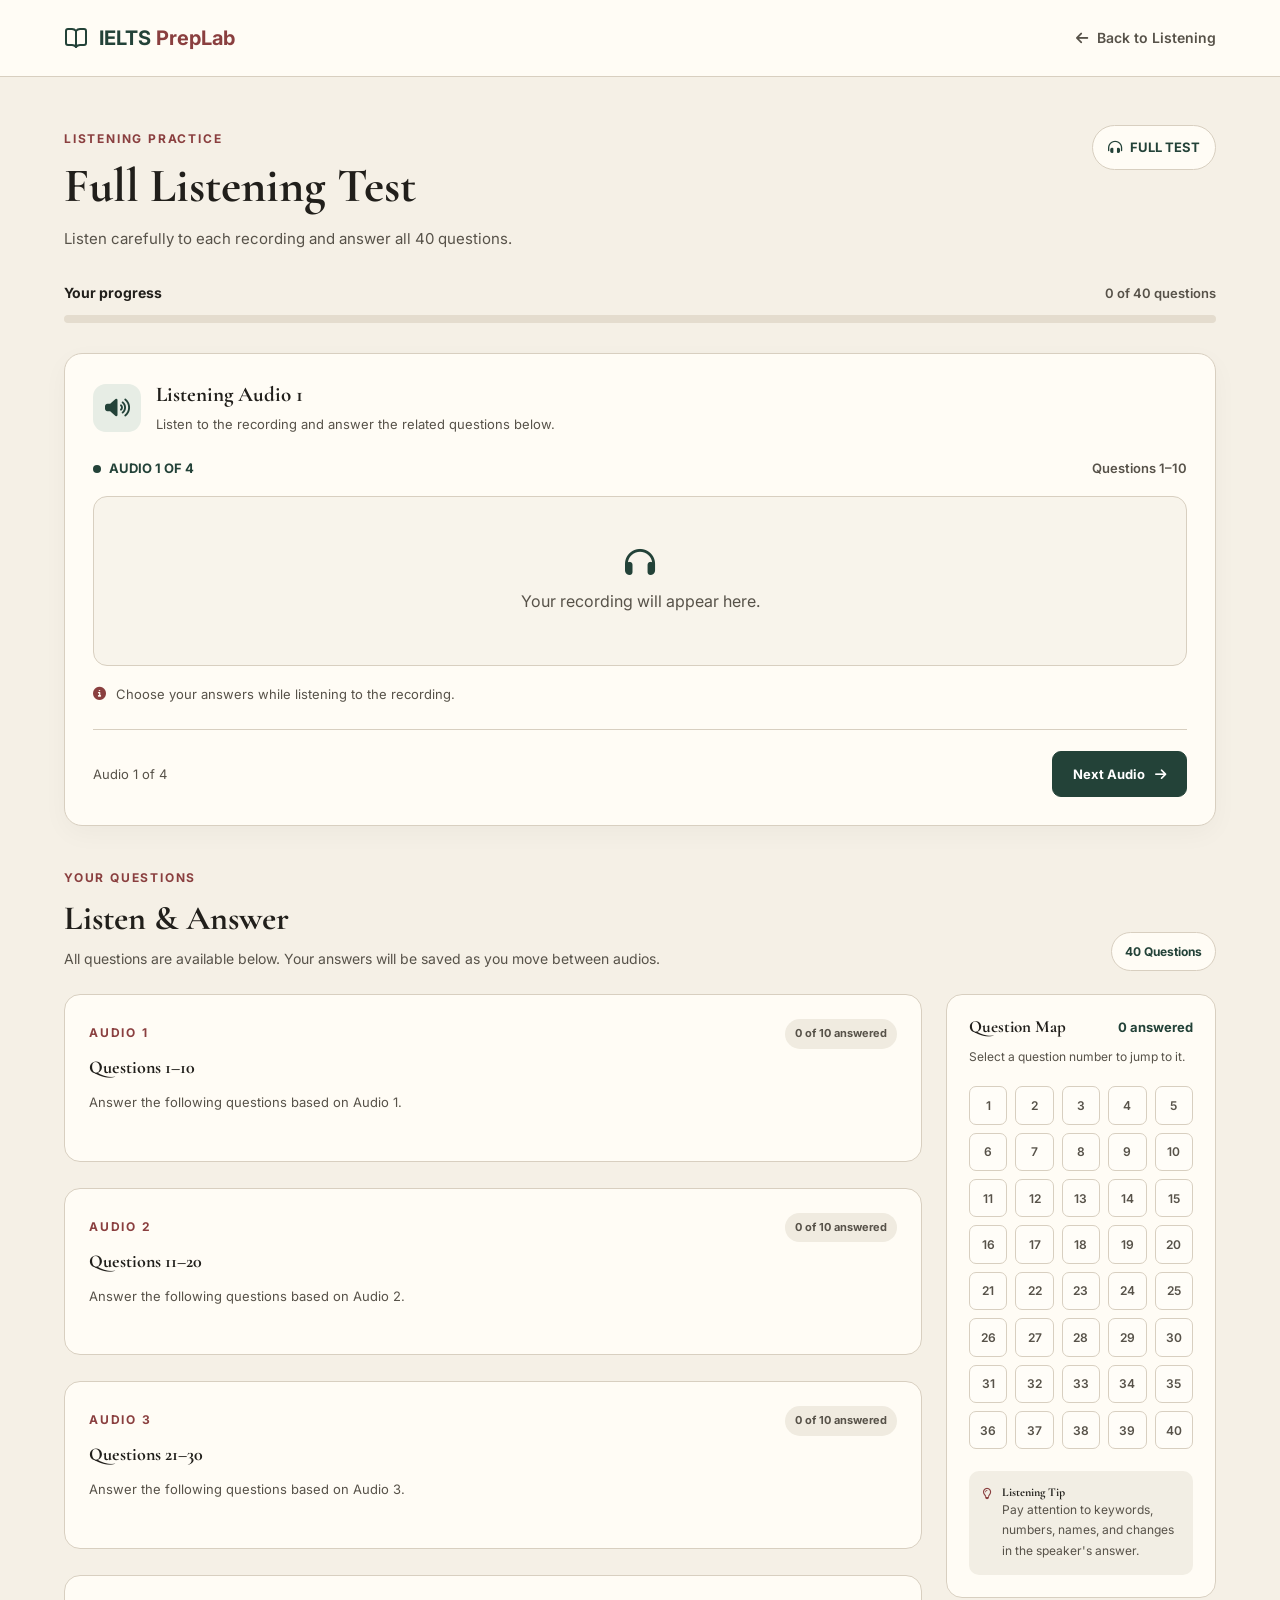
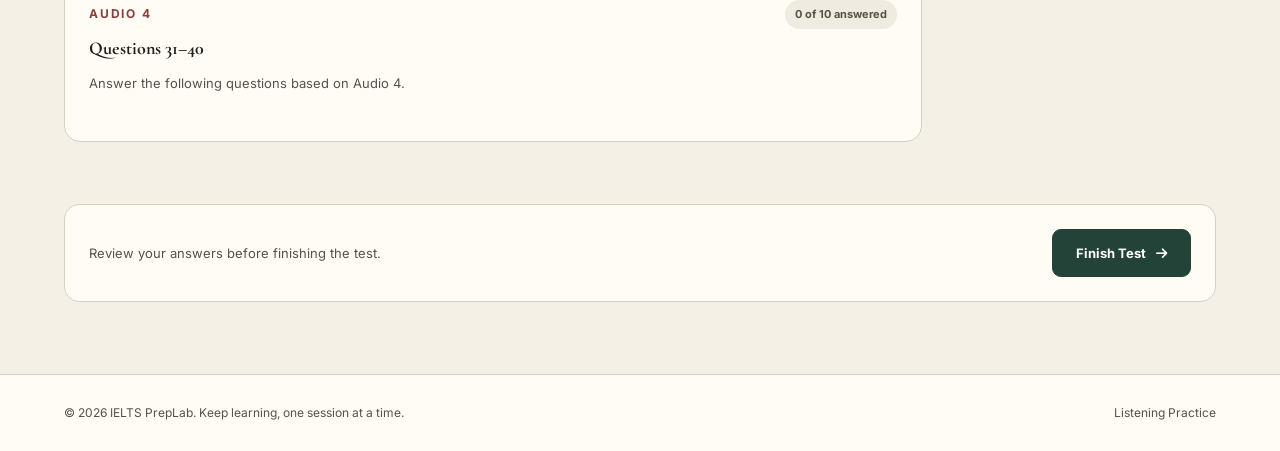
==== listening-session.html @ c19e6488 "Build Listening Session page layout and styling" ====
<!DOCTYPE html>

<html lang="en">

<head>
    <meta charset="UTF-8">
    <meta name="viewport" content="width=device-width, initial-scale=1.0">
    <meta name="description"
        content="Practise IELTS Listening with audio recordings, question sets, and detailed answer reviews.">
    <title>Listening Practice | IELTS PrepLab</title>

    <link rel="icon" href="images/icon/book-open.svg">
    <link rel="stylesheet" href="css/style.css">
    <link rel="stylesheet" href="css/listening-session.css">

    <link rel="preconnect" href="https://fonts.googleapis.com">
    <link rel="preconnect" href="https://fonts.gstatic.com" crossorigin>
    <link
        href="https://fonts.googleapis.com/css2?family=Cormorant+Garamond:wght@500;600;700&family=Inter:wght@400;500;600;700&display=swap"
        rel="stylesheet">

    <link rel="stylesheet" href="https://cdnjs.cloudflare.com/ajax/libs/font-awesome/6.7.2/css/all.min.css">

</head>

<body>

    <header class="session-header">
        <div class="container session-header-inner">
            <a href="index.html" class="session-logo">
                <img src="images/icon/book-open.svg" alt="">
                <span>IELTS <strong>PrepLab</strong></span>
            </a>

            <a href="listening.html" class="session-home">
                <i class="fa-solid fa-arrow-left"></i>
                <span>Back to Listening</span>
            </a>
        </div>
    </header>

    <main class="listening-session">
        <div class="container">

            <section class="practice-screen" id="practice-screen">

                <div class="session-heading">
                    <div class="session-heading-info">
                        <span class="section-label">LISTENING PRACTICE</span>
                        <h1 id="session-title">Full Listening Test</h1>
                        <p id="session-description">Listen carefully to each recording and answer all 40 questions.</p>
                    </div>

                    <div class="session-badge" id="session-badge">
                        <i class="fa-solid fa-headphones-simple"></i>
                        <span>FULL TEST</span>
                    </div>
                </div>

                <div class="test-overview" id="test-overview" hidden>

                    <div class="overview-item">
                        <span class="overview-label">CURRENT AUDIO</span>
                        <strong id="current-section">Audio 1 of 4</strong>
                    </div>

                    <div class="overview-item">
                        <span class="overview-label">TOTAL QUESTIONS</span>
                        <strong id="question-summary">1–40 of 40</strong>
                    </div>

                    <div class="overview-item timer-item" id="timer-item">
                        <span class="overview-label">TIME REMAINING</span>
                        <strong id="session-timer">60:00</strong>
                    </div>

                </div>

                <div class="session-progress">
                    <div class="progress-information">
                        <span id="progress-label">Your progress</span>
                        <span id="progress-count">0 of 40 questions</span>
                    </div>

                    <div class="progress-track">
                        <div class="progress-fill" id="progress-fill"></div>
                    </div>
                </div>

                <section class="audio-card">

                    <div class="audio-card-heading">
                        <div class="audio-heading-icon">
                            <i class="fa-solid fa-volume-high"></i>
                        </div>

                        <div>
                            <h2 id="audio-title">Listening Audio 1</h2>
                            <p id="audio-description">Listen to the recording and answer the related questions below.
                            </p>
                        </div>
                    </div>

                    <div class="audio-session-information">
                        <span class="audio-session-count" id="audio-session-count">AUDIO 1 OF 4</span>
                        <span id="audio-question-range">Questions 1–10</span>
                    </div>

                    <div class="audio-player-area">

                        <audio id="listening-audio" preload="metadata"></audio>

                        <div class="audio-placeholder" id="audio-placeholder">
                            <i class="fa-solid fa-headphones"></i>
                            <span>Your recording will appear here.</span>
                        </div>

                        <div class="audio-controls" id="audio-controls" hidden>

                            <button type="button" class="audio-play-button" id="audio-play" aria-label="Play audio">
                                <i class="fa-solid fa-play"></i>
                            </button>

                            <div class="audio-track-information">
                                <div class="audio-track">
                                    <div class="audio-track-fill" id="audio-track-fill"></div>
                                </div>

                                <div class="audio-time">
                                    <span id="audio-current-time">0:00</span>
                                    <span id="audio-duration">0:00</span>
                                </div>
                            </div>

                            <button type="button" class="audio-replay-button" id="audio-replay"
                                aria-label="Replay audio">
                                <i class="fa-solid fa-rotate-right"></i>
                            </button>

                        </div>

                    </div>

                    <div class="audio-note">
                        <i class="fa-solid fa-circle-info"></i>
                        <p id="audio-note-text">Choose your answers while listening to the recording.</p>
                    </div>

                    <div class="audio-navigation">
                        <span class="audio-navigation-status" id="audio-navigation-status">Audio 1 of 4</span>

                        <button type="button" class="next-audio-button" id="next-audio">
                            <span id="next-audio-text">Next Audio</span>
                            <i class="fa-solid fa-arrow-right"></i>
                        </button>
                    </div>

                </section>

                <section class="questions-section">

                    <div class="questions-heading">
                        <div>
                            <span class="section-label">YOUR QUESTIONS</span>
                            <h2>Listen & Answer</h2>
                            <p>All questions are available below. Your answers will be saved as you move between audios.
                            </p>
                        </div>

                        <span class="question-counter" id="question-counter">40 Questions</span>
                    </div>

                    <div class="question-layout">

                        <div class="question-main" id="question-main">

                            <section class="listening-question-group" data-audio-section="1">
                                <div class="question-group-heading">
                                    <div>
                                        <span class="section-label">AUDIO 1</span>
                                        <h3>Questions 1–10</h3>
                                    </div>
                                    <span class="question-group-status" id="section-status-1">0 of 10 answered</span>
                                </div>

                                <p class="question-group-instruction">Answer the following questions based on Audio 1.
                                </p>

                                <div class="question-list" id="question-list-1"></div>
                            </section>

                            <section class="listening-question-group" data-audio-section="2">
                                <div class="question-group-heading">
                                    <div>
                                        <span class="section-label">AUDIO 2</span>
                                        <h3>Questions 11–20</h3>
                                    </div>
                                    <span class="question-group-status" id="section-status-2">0 of 10 answered</span>
                                </div>

                                <p class="question-group-instruction">Answer the following questions based on Audio 2.
                                </p>

                                <div class="question-list" id="question-list-2"></div>
                            </section>

                            <section class="listening-question-group" data-audio-section="3">
                                <div class="question-group-heading">
                                    <div>
                                        <span class="section-label">AUDIO 3</span>
                                        <h3>Questions 21–30</h3>
                                    </div>
                                    <span class="question-group-status" id="section-status-3">0 of 10 answered</span>
                                </div>

                                <p class="question-group-instruction">Answer the following questions based on Audio 3.
                                </p>

                                <div class="question-list" id="question-list-3"></div>
                            </section>

                            <section class="listening-question-group" data-audio-section="4">
                                <div class="question-group-heading">
                                    <div>
                                        <span class="section-label">AUDIO 4</span>
                                        <h3>Questions 31–40</h3>
                                    </div>
                                    <span class="question-group-status" id="section-status-4">0 of 10 answered</span>
                                </div>

                                <p class="question-group-instruction">Answer the following questions based on Audio 4.
                                </p>

                                <div class="question-list" id="question-list-4"></div>
                            </section>

                        </div>

                        <aside class="question-sidebar">

                            <div class="question-sidebar-heading">
                                <h3>Question Map</h3>
                                <span id="answered-count">0 answered</span>
                            </div>

                            <p class="question-sidebar-description">Select a question number to jump to it.</p>

                            <div class="question-map" id="question-map">

                                <button type="button" class="question-map-item" data-question="0">1</button>
                                <button type="button" class="question-map-item" data-question="1">2</button>
                                <button type="button" class="question-map-item" data-question="2">3</button>
                                <button type="button" class="question-map-item" data-question="3">4</button>
                                <button type="button" class="question-map-item" data-question="4">5</button>
                                <button type="button" class="question-map-item" data-question="5">6</button>
                                <button type="button" class="question-map-item" data-question="6">7</button>
                                <button type="button" class="question-map-item" data-question="7">8</button>
                                <button type="button" class="question-map-item" data-question="8">9</button>
                                <button type="button" class="question-map-item" data-question="9">10</button>

                                <button type="button" class="question-map-item" data-question="10">11</button>
                                <button type="button" class="question-map-item" data-question="11">12</button>
                                <button type="button" class="question-map-item" data-question="12">13</button>
                                <button type="button" class="question-map-item" data-question="13">14</button>
                                <button type="button" class="question-map-item" data-question="14">15</button>
                                <button type="button" class="question-map-item" data-question="15">16</button>
                                <button type="button" class="question-map-item" data-question="16">17</button>
                                <button type="button" class="question-map-item" data-question="17">18</button>
                                <button type="button" class="question-map-item" data-question="18">19</button>
                                <button type="button" class="question-map-item" data-question="19">20</button>

                                <button type="button" class="question-map-item" data-question="20">21</button>
                                <button type="button" class="question-map-item" data-question="21">22</button>
                                <button type="button" class="question-map-item" data-question="22">23</button>
                                <button type="button" class="question-map-item" data-question="23">24</button>
                                <button type="button" class="question-map-item" data-question="24">25</button>
                                <button type="button" class="question-map-item" data-question="25">26</button>
                                <button type="button" class="question-map-item" data-question="26">27</button>
                                <button type="button" class="question-map-item" data-question="27">28</button>
                                <button type="button" class="question-map-item" data-question="28">29</button>
                                <button type="button" class="question-map-item" data-question="29">30</button>

                                <button type="button" class="question-map-item" data-question="30">31</button>
                                <button type="button" class="question-map-item" data-question="31">32</button>
                                <button type="button" class="question-map-item" data-question="32">33</button>
                                <button type="button" class="question-map-item" data-question="33">34</button>
                                <button type="button" class="question-map-item" data-question="34">35</button>
                                <button type="button" class="question-map-item" data-question="35">36</button>
                                <button type="button" class="question-map-item" data-question="36">37</button>
                                <button type="button" class="question-map-item" data-question="37">38</button>
                                <button type="button" class="question-map-item" data-question="38">39</button>
                                <button type="button" class="question-map-item" data-question="39">40</button>

                            </div>

                            <div class="sidebar-tip">
                                <i class="fa-regular fa-lightbulb"></i>
                                <div>
                                    <h4>Listening Tip</h4>
                                    <p>Pay attention to keywords, numbers, names, and changes in the speaker's answer.
                                    </p>
                                </div>
                            </div>

                        </aside>

                    </div>

                </section>

                <div class="session-bottom">

                    <div class="session-bottom-note">
                        <span>Review your answers before finishing the test.</span>
                    </div>

                    <button type="button" class="finish-session-button" id="finish-session">
                        Finish Test
                        <i class="fa-solid fa-arrow-right"></i>
                    </button>

                </div>

            </section>

            <section class="results-screen" id="results-screen" hidden>

                <div class="results-heading">
                    <div class="results-success-icon">
                        <i class="fa-solid fa-check"></i>
                    </div>

                    <span class="section-label">SESSION COMPLETED</span>
                    <h1 id="results-title">Well Done!</h1>
                    <p id="results-description">You have completed your listening practice. Review your answers below.
                    </p>
                </div>

                <div class="results-score-card">

                    <div class="results-score-main">
                        <span class="results-score-label">YOUR FINAL SCORE</span>

                        <div class="results-score-value">
                            <strong id="final-score">0</strong>
                            <span id="total-score">/ 40</span>
                        </div>

                        <p id="score-message">Every practice session is a chance to improve.</p>
                    </div>

                    <div class="results-score-divider"></div>

                    <div class="results-statistics">

                        <div class="result-stat">
                            <span class="result-stat-icon correct-icon">
                                <i class="fa-solid fa-check"></i>
                            </span>
                            <div>
                                <strong id="correct-count">0</strong>
                                <span>Correct answers</span>
                            </div>
                        </div>

                        <div class="result-stat">
                            <span class="result-stat-icon incorrect-icon">
                                <i class="fa-solid fa-xmark"></i>
                            </span>
                            <div>
                                <strong id="incorrect-count">0</strong>
                                <span>Incorrect answers</span>
                            </div>
                        </div>

                        <div class="result-stat">
                            <span class="result-stat-icon accuracy-icon">
                                <i class="fa-solid fa-bullseye"></i>
                            </span>
                            <div>
                                <strong id="accuracy-score">0%</strong>
                                <span>Accuracy</span>
                            </div>
                        </div>

                    </div>

                </div>

        </div>
    </main>

    <footer class="session-footer">
        <div class="container session-footer-inner">
            <p>© 2026 IELTS PrepLab. Keep learning, one session at a time.</p>
            <a href="listening.html">Listening Practice</a>
        </div>
    </footer>

    <script src="js/listening-data.js"></script>
    <script src="js/listening-session.js"></script>

</body>

</html>
---- css/style.css ----
:root {
    --background: #F5F0E6;
    --background-secondary: #efe9dcb9;
    --surface: #FFFCF5;
    --primary: #234238;
    --primary-dark: #172E27;
    --accent: #8A3F3F;
    --heading: #211F1B;
    --text: #575249;
    --text-light: #8A8378;
    --border: #D8CFC0;
    --radius: 16px;
    --transition: 0.3s ease;
}

* {
    margin: 0;
    padding: 0;
    box-sizing: border-box;
}

html {
    scroll-behavior: smooth;
}

body {
    font-family: "Inter", sans-serif;
    background: var(--background);
    color: var(--text);
    line-height: 1.6;
}

h1,
h2,
h3,
h4,
h5,
h6 {
    font-family: "Cormorant Garamond", serif;
    color: var(--heading);
    line-height: 1.2;
}

a {
    text-decoration: none;
    color: inherit;
}

button,
input,
textarea,
select {
    font: inherit;
}

img {
    max-width: 100%;
    display: block;
}

.container {
    width: 90%;
    max-width: 1120px;
    margin: 0 auto;
}

.site-header {
    position: sticky;
    top: 0;
    z-index: 1000;
}

.site-nav {
    background: var(--surface);
    border-bottom: 1px solid var(--border);
}

.nav-container {
    min-height: 72px;
    display: flex;
    align-items: center;
    justify-content: space-between;
    gap: 22px;
}

.logo {
    display: inline-flex;
    align-items: center;
    gap: 9px;
    flex-shrink: 0;
}

.logo img {
    width: 25px;
}

.logo-text {
    display: flex;
    align-items: baseline;
    font-family: "Cormorant Garamond", serif;
    font-size: 1.55rem;
    font-weight: 700;
    line-height: 1;
}

.logo-ielts {
    color: var(--primary);
}

.logo-preplab {
    color: var(--accent);
}

.nav-links {
    display: flex;
    align-items: center;
    gap: 20px;
    list-style: none;
}

.nav-links a {
    position: relative;
    font-size: 0.9rem;
    color: var(--text);
    font-weight: 600;
    letter-spacing: 0.7px;
    transition: var(--transition);
}

.nav-links a::after {
    content: "";
    position: absolute;
    left: 0;
    bottom: -7px;
    width: 0;
    height: 2px;
    background: var(--accent);
    transition: var(--transition);
}
.sidebar-nav a.active:not(.sidebar-button) {
    color: black;
    font-weight: 700;
    border-left: 3px solid var(--accent);
    padding-left: 12px;
}

.nav-links a.active {
    color: var(--heading);
}

.nav-links a.active::after {
    width: 100%;
}

.nav-cta,
.sidebar-cta {
    display: inline-flex;
    align-items: center;
    justify-content: center;
    gap: 8px;
    background: var(--primary);
    color: var(--surface);
    padding: 10px 17px;
    border-radius: 8px;
    font-size: 0.87rem;
    font-weight: 600;
}

.nav-cta i,
.sidebar-cta i {
    font-size: 0.77rem;
    transition: var(--transition);
}

.menu-controls {
    display: none;
    align-items: center;
    justify-content: center;
}

.menu-toggle,
.menu-close {
    border: 0;
    background: transparent;
    font-size: 1.35rem;
    color: var(--heading);
    cursor: pointer;
}

.menu-toggle {
    display: block;
}

.menu-close {
    display: none;
}

.menu-toggle.hide {
    display: none;
}

.menu-close.active {
    display: block;
}

.nav-sidebar {
    position: fixed;
    top: 72px;
    right: -100%;
    width: min(320px, 88%);
    height: calc(100vh - 72px);
    background: var(--surface);
    border-left: 1px solid var(--border);
    padding: 26px;
    z-index: 1100;
    display: flex;
    flex-direction: column;
    transition: right var(--transition);
    box-shadow: -12px 10px 30px rgba(33, 31, 27, 0.1);
}

.nav-sidebar.active {
    right: 0;
}

.sidebar-header {
    padding-bottom: 22px;
    border-bottom: 1px solid var(--border);
}

.sidebar-title-wrap {
    display: flex;
    align-items: center;
    gap: 10px;
}

.sidebar-index {
    font-family: "Cormorant Garamond", serif;
    font-size: 0.82rem;
    font-weight: 700;
    color: var(--accent);
    letter-spacing: 1px;
}

.sidebar-title {
    position: relative;
    font-family: "Cormorant Garamond", serif;
    font-size: 1.1rem;
    font-weight: 700;
    color: var(--heading);
    letter-spacing: 1.3px;
    text-transform: uppercase;
}

.sidebar-title::after {
    content: "";
    position: absolute;
    left: 0;
    bottom: -6px;
    width: 30px;
    height: 2px;
    background: var(--accent);
}

.sidebar-nav {
    display: flex;
    flex-direction: column;
    margin-top: 20px;
}

.sidebar-nav a {
    padding: 14px 4px;
    border-bottom: 1px solid var(--border);
    color: var(--text);
    font-family: "Cormorant Garamond", serif;
    font-size: 1.2rem;
    font-weight: 600;
    transition: var(--transition);
}

.sidebar-nav a.active {
    color: var(--accent);
}

.sidebar-cta {
    margin-top: auto;
    width: 100%;
}

@media (hover: hover) and (pointer: fine) {
    .nav-links a:hover {
        color: var(--heading);
    }

    .nav-links a:hover::after {
        width: 100%;
    }

    .nav-cta:hover,
    .sidebar-cta:hover {
        background: var(--primary-dark);
    }

    .nav-cta:hover i,
    .sidebar-cta:hover i {
        transform: translateX(3px);
    }

    .sidebar-nav a:hover {
        color: var(--accent);
        padding-left: 8px;
    }

    .menu-toggle:hover,
    .menu-close:hover {
        color: var(--accent);
    }
}

@media (max-width: 1024px) {
    .nav-links,
    .nav-cta {
        display: none;
    }

    .menu-controls {
        display: flex;
    }
}

@media (max-width: 480px) {
    .nav-container {
        min-height: 70px;
    }

    .logo-text {
        font-size: 1.45rem;
    }

    .logo > i {
        font-size: 1.35rem;
    }

    .nav-sidebar {
        width: 100%;
        top: 70px;
        height: calc(100vh - 70px);
        padding: 24px 20px;
    }

    .sidebar-cta {
        margin-top: 50px;
    }
}

.hero {
    position: relative;
    overflow: hidden;
    padding: 56px 0 90px;
    background:
        linear-gradient(rgba(35, 66, 56, 0.025) 1px, transparent 1px),
        linear-gradient(90deg, rgba(35, 66, 56, 0.018) 1px, transparent 1px),
        var(--background);
    background-size: 38px 38px;
}

.hero-container {
    position: relative;
    z-index: 1;
}

.hero-layout {
    display: grid;
    grid-template-columns: 1.05fr 0.95fr;
    align-items: center;
    gap: 68px;
}

.hero-content {
    max-width: 600px;
}

.hero-label {
    display: inline-flex;
    align-items: center;
    gap: 8px;
    margin-bottom: 20px;
    padding-bottom: 7px;
    border-bottom: 1px solid var(--accent);
    color: var(--accent);
    font-size: 0.7rem;
    font-weight: 700;
    letter-spacing: 1.5px;
    text-transform: uppercase;
}

.hero-label img {
    width: 21px;
}

.hero-title {
    max-width: 630px;
    margin-bottom: 22px;
    font-family: "Cormorant Garamond", serif;
    font-size: clamp(3.35rem, 5vw, 4.7rem);
    font-weight: 600;
    line-height: 1;
    letter-spacing: -1.15px;
    color: var(--heading);
}

.hero-description {
    max-width: 545px;
    margin-bottom: 27px;
    color: var(--text);
    font-size: 0.96rem;
    line-height: 1.95;
}

.hero-actions {
    display: flex;
    align-items: center;
    gap: 12px;
    margin-bottom: 34px;
}

.hero-primary-btn,
.hero-secondary-btn {
    min-height: 46px;
    padding: 0 19px;
    display: inline-flex;
    align-items: center;
    justify-content: center;
    gap: 8px;
    border-radius: 7px;
    font-size: 0.87rem;
    font-weight: 600;
    transition: var(--transition);
}

.hero-primary-btn {
    background: var(--primary);
    border: 1px solid var(--primary);
    color: var(--surface);
}

.hero-primary-btn i {
    font-size: 0.76rem;
    transition: var(--transition);
}

.hero-secondary-btn {
    background: rgba(255, 252, 245, 0.65);
    border: 1px solid var(--border);
    color: var(--heading);
}

.hero-meta {
    display: grid;
    grid-template-columns: repeat(3, 1fr);
    border-top: 1px solid var(--border);
}

.meta-item {
    position: relative;
    padding-top: 15px;
}

.meta-item:not(:last-child)::after {
    content: "";
    position: absolute;
    top: 17px;
    right: 14px;
    width: 1px;
    height: 30px;
    background: var(--border);
}

.meta-value {
    display: block;
    margin-bottom: 2px;
    font-family: "Cormorant Garamond", serif;
    color: var(--heading);
    font-size: 1.08rem;
    font-weight: 700;
}

.meta-label {
    display: block;
    color: var(--text);
    font-size: 0.64rem;
    font-weight: 600;
    letter-spacing: 0.65px;
    text-transform: uppercase;
}

.hero-visual {
    position: relative;
    display: flex;
    align-items: center;
    justify-content: center;
    min-width: 0;
    padding: 22px;
}

.practice-sheet-wrapper {
    position: relative;
    width: min(100%, 460px);
    transform: rotate(0.6deg);
}

.practice-sheet-wrapper::before {
    content: "";
    position: absolute;
    inset: 13px -13px -13px 13px;
    background: #EDE4D5;
    border: 1px solid #D7CCBB;
    transform: rotate(-1.5deg);
    z-index: -2;
}

.practice-sheet-wrapper::after {
    content: "";
    position: absolute;
    inset: 6px -6px -6px 6px;
    background: #F8F2E7;
    border: 1px solid rgba(216, 207, 192, 0.9);
    transform: rotate(-0.5deg);
    z-index: -1;
}

.practice-sheet {
    position: relative;
    padding: 30px 30px 27px;
    background:
        linear-gradient(
            to bottom,
            transparent 27px,
            rgba(87, 82, 73, 0.035) 28px
        ),
        var(--surface);
    background-size: 100% 28px;
    border: 1px solid #D3C8B8;
    box-shadow:
        0 26px 55px rgba(33, 31, 27, 0.12),
        0 5px 15px rgba(33, 31, 27, 0.05);
}

.practice-sheet::before {
    content: "";
    position: absolute;
    inset: 9px;
    border: 1px solid rgba(138, 63, 63, 0.045);
    pointer-events: none;
}

.sheet-top {
    display: flex;
    align-items: center;
    justify-content: space-between;
    gap: 18px;
    padding-bottom: 14px;
    border-bottom: 1px solid var(--border);
}

.sheet-brand {
    color: var(--primary);
    font-size: 0.65rem;
    font-weight: 700;
    letter-spacing: 1.4px;
    text-transform: uppercase;
}

.sheet-session {
    color: var(--text);
    font-size: 0.62rem;
    font-weight: 600;
    letter-spacing: 0.95px;
    text-transform: uppercase;
}

.sheet-heading {
    display: flex;
    align-items: center;
    gap: 16px;
    padding: 22px 0 19px;
}

.sheet-number {
    font-family: "Cormorant Garamond", serif;
    color: var(--accent);
    font-size: 3.2rem;
    font-weight: 700;
    line-height: 1;
}

.sheet-heading-text {
    padding-left: 16px;
    border-left: 1px solid var(--border);
}

.sheet-small-title {
    display: block;
    margin-bottom: 3px;
    color: var(--text);
    font-size: 0.61rem;
    font-weight: 700;
    letter-spacing: 1.2px;
    text-transform: uppercase;
}

.sheet-heading h2 {
    margin: 0;
    font-family: "Cormorant Garamond", serif;
    color: var(--heading);
    font-size: 1.62rem;
    font-weight: 700;
}

.sheet-topic {
    padding: 20px 0 21px;
    border-top: 1px solid var(--border);
    border-bottom: 1px solid var(--border);
}

.topic-label {
    display: inline-block;
    margin-bottom: 8px;
    color: var(--accent);
    font-size: 0.6rem;
    font-weight: 700;
    letter-spacing: 1.35px;
    text-transform: uppercase;
}

.sheet-topic h3 {
    max-width: 380px;
    margin: 0;
    font-family: "Cormorant Garamond", serif;
    color: var(--heading);
    font-size: 1.67rem;
    font-weight: 650;
    line-height: 1.27;
}

.sheet-points {
    list-style: none;
    padding: 18px 0;
    margin: 0;
}

.sheet-points li {
    position: relative;
    padding: 6px 0 6px 20px;
    color: var(--text);
    font-size: 0.87rem;
    line-height: 1.45;
}

.sheet-points li::before {
    content: "";
    position: absolute;
    left: 1px;
    top: 12px;
    width: 6px;
    height: 6px;
    background: transparent;
    border: 1px solid var(--accent);
    transform: rotate(45deg);
}

.sheet-footer {
    display: flex;
    align-items: center;
    justify-content: space-between;
    gap: 17px;
    padding-top: 14px;
    border-top: 1px solid var(--border);
    color: var(--text);
    font-size: 0.59rem;
    font-weight: 700;
    letter-spacing: 1.2px;
    text-transform: uppercase;
}

.sheet-footer span:first-child {
    color: var(--primary);
}

.practice-bookmark {
    position: absolute;
    top: -16px;
    right: 23px;
    z-index: 2;
    display: flex;
    align-items: center;
    gap: 5px;
    padding: 7px 11px;
    background: var(--accent);
    border-radius: 3px 3px 0 0;
    color: var(--surface);
    box-shadow: 0 6px 14px rgba(33, 31, 27, 0.1);
}

.practice-bookmark span {
    font-size: 0.59rem;
    font-weight: 700;
    letter-spacing: 1.1px;
    text-transform: uppercase;
}

.practice-bookmark span:first-child::after {
    content: " ·";
}

@media (hover: hover) and (pointer: fine) {
    .hero-primary-btn:hover {
        background: var(--primary-dark);
        border-color: var(--primary-dark);
    }

    .hero-primary-btn:hover i {
        transform: translateX(3px);
    }

    .hero-secondary-btn:hover {
        color: var(--accent);
        border-color: var(--accent);
        background: var(--surface);
    }
}

@media (max-width: 1024px) {
    .hero {
        padding: 72px 0 84px;
    }

    .hero-layout {
        grid-template-columns: 1fr;
        gap: 82px;
    }

    .hero-content {
        max-width: 700px;
    }

    .hero-label {
        margin-bottom: 26px;
    }

    .hero-title {
        margin-bottom: 28px;
        line-height: 1.1;
    }

    .hero-description {
        max-width: 630px;
        margin-bottom: 34px;
    }

    .hero-actions {
        margin-bottom: 45px;
    }

    .hero-visual {
        justify-content: flex-start;
        padding-left: 16px;
    }

    .practice-sheet-wrapper {
        width: min(100%, 520px);
    }
}

@media (max-width: 768px) {
    .hero {
        padding: 56px 0 72px;
    }

    .hero-layout {
        gap: 55px;
    }

    .hero-title {
        font-size: clamp(3rem, 10.5vw, 4.35rem);
    }

    .hero-description {
        font-size: 0.97rem;
    }

    .hero-meta {
        grid-template-columns: 1fr;
    }

    .meta-item {
        padding: 12px 0;
    }

    .meta-item:not(:last-child) {
        border-bottom: 1px solid var(--border);
    }

    .meta-item:not(:last-child)::after {
        display: none;
    }

    .hero-visual {
        padding: 15px;
    }

    .practice-sheet {
        padding: 28px 25px 24px;
    }
}

@media (max-width: 480px) {
    .hero {
        padding: 42px 0 58px;
    }

    .hero::before {
        display: none;
    }

    .hero-label {
        margin-bottom: 17px;
        font-size: 0.65rem;
    }

    .hero-title {
        margin-bottom: 19px;
        font-size: clamp(2.7rem, 12.5vw, 3.55rem);
        line-height: 0.98;
        letter-spacing: -1.1px;
    }

    .hero-description {
        line-height: 1.7;
    }

    .hero-actions {
        flex-direction: column;
        align-items: stretch;
        margin-bottom: 29px;
    }

    .hero-primary-btn,
    .hero-secondary-btn {
        width: 100%;
    }

    .hero-visual {
        padding: 0;
    }

    .practice-sheet-wrapper {
        width: 100%;
        transform: none;
    }

    .practice-sheet-wrapper::before,
    .practice-sheet-wrapper::after {
        display: none;
    }

    .practice-sheet {
        padding: 23px 19px 20px;
        box-shadow: 0 17px 35px rgba(33, 31, 27, 0.09);
    }

    .practice-sheet::before {
        inset: 7px;
    }

    .sheet-top {
        flex-direction: column;
        align-items: flex-start;
        gap: 3px;
    }

    .sheet-heading {
        gap: 12px;
        padding: 22px 0 19px;
    }

    .sheet-number {
        font-size: 2.85rem;
    }

    .sheet-heading-text {
        padding-left: 12px;
    }

    .sheet-heading h2 {
        font-size: 1.42rem;
    }

    .sheet-topic h3 {
        font-size: 1.45rem;
    }

    .sheet-points li {
        font-size: 0.86rem;
    }

    .sheet-footer {
        flex-direction: column;
        align-items: flex-start;
        gap: 4px;
    }

    .practice-bookmark {
        top: -14px;
        right: 15px;
        padding: 7px 10px;
    }

    .practice-bookmark span {
        font-size: 0.56rem;
    }
}

.skills-section {
    position: relative;
    overflow: hidden;
    padding: 96px 0 104px;
    background: var(--background-secondary);
    border-top: 1px solid var(--border);
    border-bottom: 1px solid var(--border);
}

.skills-header {
    position: relative;
    z-index: 1;
    max-width: 740px;
    margin: 0 auto 58px;
    text-align: center;
}

.skills-eyebrow {
    display: inline-block;
    margin-bottom: 11px;
    color: var(--accent);
    font-size: 0.65rem;
    font-weight: 700;
    letter-spacing: 1.7px;
    text-transform: uppercase;
}

.skills-title {
    margin-bottom: 13px;
    font-family: "Cormorant Garamond", serif;
    font-size: clamp(2.8rem, 4.4vw, 4.15rem);
    font-weight: 800;
    line-height: 1;
    color: var(--heading);
}

.skills-description {
    max-width: 555px;
    margin: 0 auto;
    color: var(--text);
    font-size: 0.93rem;
    line-height: 1.72;
}

.skills-grid {
    position: relative;
    z-index: 1;
    display: grid;
    grid-template-columns: repeat(2, minmax(0, 1fr));
    gap: 34px;
    max-width: 960px;
    margin: 0 auto;
}

.skill-card {
    position: relative;
    min-height: 330px;
    display: flex;
    flex-direction: column;
    padding: 28px 29px 25px;
    background: rgba(255, 252, 245, 0.82);
    border: 1px solid rgba(216, 207, 192, 0.95);
    color: inherit;
    transition:
        transform var(--transition),
        background var(--transition),
        border-color var(--transition),
        box-shadow var(--transition);
}

.skill-card::before {
    content: "";
    position: absolute;
    top: 0;
    left: 0;
    width: 4px;
    height: 100%;
    background: var(--primary);
}

.skill-card-reading::before,
.skill-card-writing::before {
    background: var(--accent);
}

.skill-card::after {
    content: "";
    position: absolute;
    right: 17px;
    top: 17px;
    width: 17px;
    height: 17px;
    border-top: 1px solid rgba(35, 66, 56, 0.18);
    border-right: 1px solid rgba(35, 66, 56, 0.18);
}

.skill-card-top {
    display: flex;
    align-items: flex-start;
    justify-content: space-between;
    gap: 14px;
    padding-bottom: 16px;
    border-bottom: 1px solid var(--border);
}

.skill-number {
    font-family: "Cormorant Garamond", serif;
    font-size: 1rem;
    font-weight: 700;
    letter-spacing: 0.95px;
    color: var(--accent);
}

.skill-category {
    color: var(--text-light);
    font-size: 0.58rem;
    font-weight: 700;
    letter-spacing: 1px;
    text-align: right;
    text-transform: uppercase;
}

.skill-card-main {
    flex: 1;
    padding: 25px 0 22px;
}

.skill-icon {
    display: inline-flex;
    align-items: center;
    justify-content: center;
    width: 38px;
    height: 38px;
    margin-bottom: 17px;
    border: 1px solid var(--border);
    background: rgba(245, 240, 230, 0.65);
    color: var(--primary);
    font-size: 0.85rem;
    transition: var(--transition);
}

.skill-card-reading .skill-icon,
.skill-card-writing .skill-icon {
    color: var(--accent);
}

.skill-card h3 {
    margin-bottom: 9px;
    font-family: "Cormorant Garamond", serif;
    font-size: clamp(2.1rem, 2.9vw, 2.7rem);
    font-weight: 600;
    line-height: 1;
    color: var(--heading);
    transition: color var(--transition);
}

.skill-card p {
    max-width: 380px;
    margin: 0;
    color: var(--text);
    font-size: 0.85rem;
    line-height: 1.68;
}

.skill-card-bottom {
    display: flex;
    align-items: center;
    justify-content: space-between;
    gap: 14px;
    padding-top: 16px;
    border-top: 1px solid var(--border);
    color: var(--text);
    font-size: 0.62rem;
    font-weight: 700;
    letter-spacing: 0.95px;
    text-transform: uppercase;
}

.skill-card-bottom i {
    font-size: 0.64rem;
    transition: transform var(--transition);
}

@media (hover: hover) and (pointer: fine) {
    .skill-card:hover {
        background: var(--surface);
        border-color: #CFC4B3;
        transform: translateY(-5px);
        box-shadow: 0 18px 35px rgba(33, 31, 27, 0.08);
    }

    .skill-card:hover h3 {
        color: var(--primary);
    }

    .skill-card-reading:hover h3,
    .skill-card-writing:hover h3 {
        color: var(--accent);
    }

    .skill-card-reading:hover .skill-icon,
    .skill-card-writing:hover .skill-icon {
        border-color: var(--accent);
        transform: translateY(-2px);
    }

    .skill-card-speaking:hover .skill-icon,
    .skill-card-listening:hover .skill-icon {
        border-color: var(--primary);
        transform: translateY(-2px);
    }

    .skill-card:hover .skill-card-bottom {
        color: var(--accent);
    }

    .skill-card:hover .skill-card-bottom i {
        transform: translateX(4px);
    }
}

@media (max-width: 1024px) {
    .skills-section {
        padding: 82px 0 92px;
    }

    .skills-grid {
        gap: 22px;
        max-width: 880px;
    }

    .skill-card {
        min-height: 320px;
        padding: 26px 26px 23px;
    }
}

@media (max-width: 768px) {
    .skills-section {
        padding: 74px 0 84px;
    }

    .skills-header {
        margin-bottom: 45px;
    }

    .skills-grid {
        grid-template-columns: 1fr;
        max-width: 580px;
    }

    .skill-card {
        min-height: 315px;
    }
}

@media (max-width: 480px) {
    .skills-section {
        padding: 62px 0 70px;
    }

    .skills-title {
        font-size: 2.8rem;
        letter-spacing: -0.6px;
    }

    .skills-description {
        font-size: 0.9rem;
        line-height: 1.7;
    }

    .skills-grid {
        gap: 20px;
    }

    .skill-card {
        min-height: 295px;
        padding: 24px 20px 21px;
    }

    .skill-card-top {
        padding-bottom: 15px;
    }

    .skill-category {
        font-size: 0.55rem;
    }

    .skill-card-main {
        padding: 24px 0 21px;
    }

    .skill-icon {
        width: 37px;
        height: 37px;
        margin-bottom: 16px;
    }

    .skill-card h3 {
        font-size: 2.15rem;
    }

    .skill-card p {
        font-size: 0.83rem;
        line-height: 1.65;
    }
}

.quick-practice {
    position: relative;
    overflow: hidden;
    padding: 98px 0 106px;
    background: var(--background);
    border-bottom: 1px solid var(--border);
}

.quick-header {
    position: relative;
    z-index: 1;
    max-width: 700px;
    margin: 0 auto 53px;
    text-align: center;
}

.quick-eyebrow {
    display: inline-block;
    margin-bottom: 11px;
    color: var(--accent);
    font-size: 0.65rem;
    font-weight: 700;
    letter-spacing: 1.7px;
    text-transform: uppercase;
}

.quick-title {
    margin-bottom: 13px;
    font-family: "Cormorant Garamond", serif;
    font-size: clamp(2.8rem, 4.4vw, 4.15rem);
    font-weight: 600;
    line-height: 1;
    letter-spacing: -0.95px;
    color: var(--heading);
}

.quick-description {
    max-width: 545px;
    margin: 0 auto;
    color: var(--text);
    font-size: 0.93rem;
    line-height: 1.72;
}

.quick-feature {
    position: relative;
    z-index: 1;
    max-width: 960px;
    margin: 0 auto 34px;
    padding: 26px 29px 28px;
    background: var(--surface);
    border: 1px solid var(--border);
    box-shadow: 0 17px 37px rgba(33, 31, 27, 0.07);
}

.quick-feature-meta {
    display: flex;
    align-items: center;
    justify-content: space-between;
    gap: 18px;
    padding-bottom: 15px;
    border-bottom: 1px solid var(--border);
    color: var(--text-light);
    font-size: 0.6rem;
    font-weight: 700;
    letter-spacing: 1.2px;
    text-transform: uppercase;
}

.quick-feature-meta span:first-child {
    color: var(--accent);
}

.quick-feature-main {
    display: grid;
    grid-template-columns: 138px minmax(0, 1fr) auto;
    align-items: center;
    gap: 31px;
    padding: 31px 0 9px;
}

.quick-session-info {
    align-self: stretch;
    display: flex;
    flex-direction: column;
    justify-content: space-between;
    padding-right: 26px;
    border-right: 1px solid var(--border);
}

.quick-duration {
    font-family: "Cormorant Garamond", serif;
    font-size: 1.9rem;
    font-weight: 600;
    line-height: 1;
    color: var(--heading);
}

.quick-session-label {
    color: var(--text-light);
    font-size: 0.59rem;
    font-weight: 700;
    letter-spacing: 1px;
    text-transform: uppercase;
}

.quick-session-content {
    min-width: 0;
}

.quick-skill {
    display: inline-block;
    margin-bottom: 14px;
    margin-left: 5px;
    color: var(--primary);
    font-size: 0.68rem;
    font-weight: 700;
    letter-spacing: 1.3px;
    text-transform: uppercase;
}

.quick-session-content h3 {
    max-width: 550px;
    margin-bottom: 8px;
    font-family: "Cormorant Garamond", serif;
    font-size: clamp(1.9rem, 3.3vw, 2.9rem);
    font-weight: 600;
    line-height: 1.05;
    color: var(--heading);
}

.quick-session-content p {
    max-width: 520px;
    margin: 9px 0 21px;
    color: var(--text);
    font-size: 0.85rem;
    line-height: 1.64;
}

.quick-session-details {
    display: flex;
    align-items: center;
    gap: 17px;
}

.quick-session-details span {
    color: var(--text-light);
    font-size: 0.6rem;
    font-weight: 700;
    letter-spacing: 0.95px;
    text-transform: uppercase;
}

.quick-session-details span:not(:last-child)::after {
    content: "/";
    margin-left: 17px;
    color: var(--border);
}

.quick-start {
    display: inline-flex;
    align-items: center;
    justify-content: center;
    gap: 8px;
    min-height: 45px;
    padding: 0 18px;
    background: var(--primary);
    border: 1px solid var(--primary);
    border-radius: 7px;
    color: var(--surface);
    font-size: 0.81rem;
    font-weight: 650;
    white-space: nowrap;
    transition: var(--transition);
}

.quick-start i {
    font-size: 0.7rem;
    transition: var(--transition);
}

.quick-side-note {
    position: absolute;
    right: 23px;
    top: 50%;
    display: none;
    transform: translateY(-50%);
}

.quick-side-note span,
.quick-side-note strong,
.quick-side-note small {
    display: block;
}

.quick-options {
    position: relative;
    z-index: 1;
    display: grid;
    grid-template-columns: repeat(3, 1fr);
    gap: 17px;
    max-width: 960px;
    margin: 0 auto;
}

.quick-option {
    display: grid;
    grid-template-columns: 34px 1fr auto;
    align-items: center;
    gap: 15px;
    min-height: 100px;
    padding: 17px 19px;
    background: rgba(255, 252, 245, 0.7);
    border: 1px solid rgba(216, 207, 192, 0.95);
    color: inherit;
    transition:
        background var(--transition),
        transform var(--transition),
        box-shadow var(--transition);
}

.quick-option-number {
    align-self: start;
    padding-top: 2px;
    font-family: "Cormorant Garamond", serif;
    font-size: 0.92rem;
    font-weight: 700;
    color: var(--accent);
}

.quick-option-content {
    min-width: 0;
}

.quick-option-content span,
.quick-option-content strong,
.quick-option-content small {
    display: block;
}

.quick-option-content span {
    margin-bottom: 2px;
    color: var(--primary);
    font-size: 0.59rem;
    font-weight: 700;
    letter-spacing: 1.1px;
    text-transform: uppercase;
}

.quick-option-content strong {
    margin-bottom: 1px;
    font-family: "Cormorant Garamond", serif;
    font-size: 1.4rem;
    font-weight: 600;
    line-height: 1;
    color: var(--heading);
}

.quick-option-content small {
    color: var(--text-light);
    font-size: 0.62rem;
}

.quick-option > i {
    color: var(--text);
    font-size: 0.68rem;
    transition: var(--transition);
}

@media (hover: hover) and (pointer: fine) {
    .quick-start:hover {
        background: var(--primary-dark);
        border-color: var(--primary-dark);
    }

    .quick-start:hover i {
        transform: translateX(3px);
    }

    .quick-option:hover {
        background: var(--surface);
        transform: translateY(-4px);
        box-shadow: 0 12px 25px rgba(33, 31, 27, 0.07);
    }

    .quick-option:hover .quick-option-content strong {
        color: var(--primary);
    }

    .quick-option:hover > i {
        color: var(--accent);
        transform: translateX(4px);
    }
}

@media (max-width: 1024px) {
    .quick-practice {
        padding: 84px 0 92px;
    }

    .quick-feature-main {
        grid-template-columns: 115px minmax(0, 1fr);
        gap: 24px;
    }

    .quick-start {
        grid-column: 2;
        justify-self: start;
    }

    .quick-options {
        gap: 14px;
    }
}

@media (max-width: 768px) {
    .quick-practice {
        padding: 75px 0 84px;
    }

    .quick-header {
        margin-bottom: 44px;
    }

    .quick-feature {
        padding: 25px 23px 25px;
    }

    .quick-feature-main {
        grid-template-columns: 1fr;
        gap: 23px;
        padding-top: 28px;
    }

    .quick-session-info {
        padding-right: 0;
        padding-bottom: 17px;
        border-right: 0;
        border-bottom: 1px solid var(--border);
    }

    .quick-duration {
        margin-bottom: 5px;
    }

    .quick-start {
        grid-column: auto;
        width: fit-content;
    }

    .quick-options {
        grid-template-columns: 1fr;
        max-width: 580px;
    }
}

@media (max-width: 480px) {
    .quick-practice {
        padding: 62px 0 70px;
    }

    .quick-title {
        font-size: 2.8rem;
        letter-spacing: -0.7px;
    }

    .quick-description {
        font-size: 0.9rem;
        line-height: 1.7;
    }

    .quick-feature {
        padding: 22px 19px 21px;
    }

    .quick-feature-meta {
        flex-direction: column;
        align-items: flex-start;
        gap: 5px;
    }

    .quick-session-content h3 {
        font-size: 2rem;
        line-height: 1.08;
    }

    .quick-session-content p {
        font-size: 0.83rem;
    }

    .quick-start {
        width: 100%;
    }

    .quick-option {
        min-height: 98px;
        padding: 17px 16px;
    }

    .quick-option-content strong {
        font-size: 1.35rem;
    }
}

.progress-preview {
    position: relative;
    overflow: hidden;
    padding: 98px 0 106px;
    background: var(--background-secondary);
    border-bottom: 1px solid var(--border);
}

.progress-header {
    position: relative;
    z-index: 1;
    max-width: 700px;
    margin: 0 auto 55px;
    text-align: center;
}

.progress-eyebrow {
    display: inline-block;
    margin-bottom: 11px;
    color: var(--accent);
    font-size: 0.65rem;
    font-weight: 700;
    letter-spacing: 1.7px;
    text-transform: uppercase;
}

.progress-title {
    margin-bottom: 13px;
    font-family: "Cormorant Garamond", serif;
    font-size: clamp(2.9rem, 4.4vw, 4.15rem);
    font-weight: 600;
    line-height: 1;
    letter-spacing: -0.95px;
    color: var(--heading);
}

.progress-description {
    max-width: 545px;
    margin: 0 auto;
    color: var(--text);
    font-size: 0.93rem;
    line-height: 1.72;
}

.study-record {
    position: relative;
    z-index: 1;
    max-width: 960px;
    margin: 0 auto;
    padding: 28px 30px 27px;
    background: var(--surface);
    border: 1px solid var(--border);
    box-shadow: 0 17px 40px rgba(33, 31, 27, 0.07);
}

.record-top {
    display: flex;
    align-items: flex-start;
    justify-content: space-between;
    gap: 24px;
    padding-bottom: 20px;
    border-bottom: 1px solid var(--border);
}

.record-label {
    display: block;
    margin-bottom: 4px;
    color: var(--accent);
    font-size: 0.59rem;
    font-weight: 700;
    letter-spacing: 1.35px;
    text-transform: uppercase;
}

.record-top h3 {
    margin: 0;
    font-family: "Cormorant Garamond", serif;
    font-size: 1.92rem;
    font-weight: 600;
    line-height: 1;
    color: var(--heading);
}

.record-status {
    display: inline-flex;
    align-items: center;
    gap: 6px;
    padding-top: 3px;
    color: var(--text-light);
    font-size: 0.59rem;
    font-weight: 700;
    letter-spacing: 0.95px;
    text-transform: uppercase;
    white-space: nowrap;
}

.record-status i {
    font-size: 0.36rem;
    color: var(--primary);
}

.record-summary {
    display: grid;
    grid-template-columns: 1fr 1px 1fr;
    align-items: center;
    gap: 28px;
    padding: 29px 0;
}

.summary-item {
    display: flex;
    flex-direction: column;
    gap: 4px;
}

.summary-value {
    font-family: "Cormorant Garamond", serif;
    font-size: 3rem;
    font-weight: 600;
    line-height: 0.9;
    color: var(--heading);
}

.summary-label {
    color: var(--text-light);
    font-size: 0.61rem;
    font-weight: 700;
    letter-spacing: 0.95px;
    text-transform: uppercase;
}

.summary-divider {
    width: 1px;
    height: 50px;
    background: var(--border);
}

.record-divider {
    border-top: 1px solid var(--border);
}

.record-skills {
    display: grid;
    grid-template-columns: repeat(4, 1fr);
    border-bottom: 1px solid var(--border);
}

.record-skill {
    position: relative;
    display: grid;
    grid-template-columns: 33px 1fr;
    gap: 12px;
    min-height: 118px;
    padding: 21px 19px 18px 0;
    color: inherit;
}

.record-skill:not(:last-child) {
    margin-right: 19px;
    border-right: 1px solid var(--border);
}

.record-number {
    font-family: "Cormorant Garamond", serif;
    font-size: 0.93rem;
    font-weight: 700;
    color: var(--accent);
}

.record-skill-info {
    min-width: 0;
}

.record-skill-info span,
.record-skill-info small {
    display: block;
}

.record-skill-info span {
    margin-bottom: 4px;
    font-family: "Cormorant Garamond", serif;
    font-size: 1.45rem;
    font-weight: 600;
    line-height: 1;
    color: var(--heading);
    transition: var(--transition);
}

.record-skill-info small {
    color: var(--text-light);
    font-size: 0.6rem;
    font-weight: 600;
    letter-spacing: 0.55px;
    text-transform: uppercase;
}

.record-skill > i {
    position: absolute;
    right: 14px;
    bottom: 19px;
    color: var(--text-light);
    font-size: 0.62rem;
    transition: var(--transition);
}

.record-footer {
    display: flex;
    align-items: center;
    justify-content: space-between;
    gap: 28px;
    padding-top: 22px;
}

.record-message-title {
    display: block;
    margin-bottom: 3px;
    font-family: "Cormorant Garamond", serif;
    font-size: 1.25rem;
    font-weight: 600;
    color: var(--heading);
}

.record-message p {
    max-width: 490px;
    margin: 0;
    color: var(--text);
    font-size: 0.76rem;
    line-height: 1.6;
}

.record-button {
    display: inline-flex;
    align-items: center;
    justify-content: center;
    gap: 8px;
    min-height: 45px;
    padding: 0 17px;
    background: var(--primary);
    border: 1px solid var(--primary);
    border-radius: 7px;
    color: var(--surface);
    font-size: 0.79rem;
    font-weight: 650;
    white-space: nowrap;
    transition: var(--transition);
}

.record-button i {
    font-size: 0.67rem;
    transition: var(--transition);
}

@media (hover: hover) and (pointer: fine) {
    .record-skill:hover .record-number {
        color: var(--primary);
    }

    .record-skill:hover .record-skill-info span {
        color: var(--primary);
    }

    .record-skill:hover .record-skill > i {
        color: var(--accent);
        transform: translateX(4px);
    }

    .record-button:hover {
        background: var(--primary-dark);
        border-color: var(--primary-dark);
    }

    .record-button:hover i {
        transform: translateX(3px);
    }
}

@media (max-width: 1024px) {
    .progress-preview {
        padding: 84px 0 92px;
    }

    .study-record {
        padding: 27px;
    }

    .record-skills {
        grid-template-columns: repeat(2, 1fr);
    }

    .record-skill:nth-child(2) {
        border-right: 0;
        margin-right: 0;
    }

    .record-skill:nth-child(-n + 2) {
        border-bottom: 1px solid var(--border);
    }
}

@media (max-width: 768px) {
    .progress-preview {
        padding: 74px 0 84px;
    }

    .progress-header {
        margin-bottom: 45px;
    }

    .study-record {
        padding: 25px 23px;
    }

    .record-top {
        flex-direction: column;
        gap: 12px;
    }

    .record-summary {
        gap: 22px;
    }

    .summary-value {
        font-size: 2.8rem;
    }

    .record-footer {
        align-items: flex-start;
        flex-direction: column;
    }

    .record-button {
        width: 100%;
    }
}

@media (max-width: 480px) {
    .progress-preview {
        padding: 62px 0 70px;
    }

    .progress-title {
        font-size: 2.8rem;
        letter-spacing: -0.7px;
    }

    .progress-description {
        font-size: 0.9rem;
        line-height: 1.7;
    }

    .study-record {
        padding: 22px 18px;
    }

    .record-top h3 {
        font-size: 1.8rem;
    }

    .record-summary {
        gap: 16px;
        padding: 26px 0;
    }

    .summary-value {
        font-size: 2.55rem;
    }

    .summary-label {
        font-size: 0.56rem;
    }

    .record-skills {
        grid-template-columns: 1fr;
    }

    .record-skill,
    .record-skill:nth-child(2) {
        margin-right: 0;
        border-right: 0;
        border-bottom: 1px solid var(--border);
    }

    .record-skill:last-child {
        border-bottom: 0;
    }

    .record-footer {
        gap: 20px;
        padding-top: 21px;
    }

    .record-message p {
        font-size: 0.76rem;
    }
}

.final-cta {
    padding: 80px 22px;
}

.cta-card {
    position: relative;
    display: grid;
    grid-template-columns: 1.4fr 0.6fr;
    align-items: center;
    max-width: 1000px;
    min-height: 380px;
    margin: 0 auto;
    padding: 58px 64px;
    overflow: hidden;
    background: var(--surface);
    border: 1px solid var(--border);
    border-radius: calc(var(--radius) + 4px);
    box-shadow: 0 17px 41px rgba(33, 31, 27, 0.07);
}

.cta-content {
    position: relative;
    z-index: 1;
    max-width: 590px;
}

.cta-eyebrow {
    display: inline-flex;
    align-items: center;
    gap: 8px;
    margin-bottom: 18px;
    color: var(--accent);
    font-size: 0.67rem;
    font-weight: 700;
    letter-spacing: 0.15em;
}

.cta-eyebrow::before {
    content: "";
    width: 26px;
    height: 1px;
    background: var(--accent);
}

.cta-content h2 {
    max-width: 580px;
    margin: 0 0 17px;
    color: var(--primary);
    font-size: clamp(2.2rem, 3.9vw, 3.35rem);
    line-height: 1.1;
    letter-spacing: -0.035em;
}

.cta-content p {
    max-width: 500px;
    margin: 0 0 30px;
    color: var(--text);
    font-size: 0.94rem;
    line-height: 1.72;
}

.cta-button {
    display: inline-flex;
    align-items: center;
    gap: 9px;
    padding: 12px 20px;
    border: 1px solid var(--primary);
    border-radius: 10px;
    background: var(--primary);
    color: var(--surface);
    font-size: 0.85rem;
    font-weight: 700;
    text-decoration: none;
    transition: var(--transition);
}

.cta-button i {
    font-size: 0.73rem;
    transition: var(--transition);
}

.cta-journey {
    position: relative;
    z-index: 1;
    width: 215px;
    margin: 0 auto;
    padding: 8px 0;
}

.journey-item {
    position: relative;
    display: grid;
    grid-template-columns: 30px 20px 1fr;
    align-items: center;
    column-gap: 11px;
    min-height: 40px;
}

.journey-number {
    color: var(--text);
    font-size: 0.6rem;
    font-weight: 700;
    letter-spacing: 0.08em;
}

.journey-dot {
    position: relative;
    display: block;
    width: 10px;
    height: 10px;
    border: 1px solid var(--primary);
    border-radius: 50%;
    background: var(--surface);
}

.journey-label {
    color: var(--primary);
    font-size: 0.69rem;
    font-weight: 700;
    letter-spacing: 0.13em;
}

.journey-line {
    width: 1px;
    height: 36px;
    margin-left: 41px;
    background: var(--border);
}

.journey-final .journey-dot {
    width: 14px;
    height: 14px;
    margin-left: -2px;
    border: 3px solid var(--accent);
    background: var(--surface);
    box-shadow: 0 0 0 4px rgba(138, 63, 63, 0.08);
}

.journey-final .journey-label {
    color: var(--accent);
}

.journey-final .journey-number {
    color: var(--accent);
}

@media (hover: hover) and (pointer: fine) {
    .cta-button:hover {
        background: var(--primary-dark);
        transform: translateY(-2px);
        box-shadow: 0 8px 20px rgba(35, 66, 56, 0.16);
    }

    .cta-button:hover i {
        transform: translateX(4px);
    }
}

@media (max-width: 768px) {
    .cta-card {
        grid-template-columns: 1fr;
        gap: 55px;
        padding: 55px 45px;
    }

    .cta-journey {
        margin: 0;
    }
}

@media (max-width: 420px) {
    .final-cta {
        padding: 65px 16px;
    }

    .cta-card {
        padding: 45px 24px;
        gap: 45px;
    }

    .cta-content h2 {
        font-size: 2.15rem;
    }

    .cta-content p {
        font-size: 0.92rem;
    }

    .cta-button {
        width: 100%;
        justify-content: center;
    }

    .cta-journey {
        width: 100%;
    }
}

.site-footer {
    position: relative;
    background: var(--primary-dark);
    color: var(--surface);
    padding: 68px 0 23px;
    overflow: hidden;
}

.footer-top {
    position: relative;
    z-index: 1;
    display: grid;
    grid-template-columns: 1.7fr 0.8fr 0.8fr 1fr;
    gap: 50px;
    align-items: start;
}

.footer-brand {
    max-width: 350px;
}

.footer-logo {
    display: inline-flex;
    align-items: center;
    gap: 9px;
    color: var(--surface);
    text-decoration: none;
}

.footer-logo img {
    width: 26px;
    height: 26px;
    filter: brightness(0) invert(1);
}

.footer-logo > span {
    display: flex;
    align-items: center;
    gap: 4px;
    font-size: 20px;
    font-weight: 700;
    letter-spacing: -0.5px;
}

.footer-logo-ielts {
    color: var(--surface);
}

.footer-logo-preplab {
    color: #c9b3a8;
}

.footer-brand p {
    margin: 21px 0 0;
    max-width: 320px;
    color: rgba(255, 252, 245, 0.62);
    font-size: 12.5px;
    line-height: 1.78;
}

.footer-column {
    display: flex;
    flex-direction: column;
    align-items: flex-start;
    gap: 12px;
}

.footer-heading {
    margin-bottom: 6px;
    color: var(--surface);
    font-size: 10.5px;
    font-weight: 700;
    letter-spacing: 1.45px;
    text-transform: uppercase;
}

.footer-column a {
    position: relative;
    width: fit-content;
    color: rgba(255, 252, 245, 0.58);
    font-size: 12.5px;
    line-height: 1.4;
    text-decoration: none;
    transition: color var(--transition);
}

.footer-column a::after {
    content: "";
    position: absolute;
    left: 0;
    bottom: -5px;
    width: 0;
    height: 1px;
    background: #d5aaa0;
}

.footer-column a.active {
    color: var(--surface);
}

.footer-column a.active::after {
    width: 100%;
}

@media (hover: hover) {
    .footer-column a::after {
        transition: width var(--transition);
    }

    .footer-column a:hover {
        color: var(--surface);
    }

    .footer-column a:hover::after {
        width: 100%;
    }
}

.footer-statement {
    display: flex;
    flex-direction: column;
    gap: 13px;
    padding-left: 26px;
    border-left: 1px solid rgba(255, 252, 245, 0.14);
}

.footer-statement span {
    color: #d5aaa0;
    font-size: 9.5px;
    font-weight: 700;
    letter-spacing: 1.45px;
    text-transform: uppercase;
}

.footer-statement strong {
    color: rgba(255, 252, 245, 0.88);
    font-size: 18px;
    font-weight: 500;
    line-height: 1.43;
    letter-spacing: -0.3px;
}

.footer-divider {
    position: relative;
    z-index: 1;
    height: 1px;
    margin: 54px 0 21px;
    background: rgba(255, 252, 245, 0.12);
}

.footer-bottom {
    position: relative;
    z-index: 1;
    display: flex;
    justify-content: space-between;
    align-items: center;
    gap: 18px;
    color: rgba(255, 252, 245, 0.38);
    font-size: 10.5px;
}

@media (max-width: 1024px) {
    .footer-top {
        grid-template-columns: 1.5fr 0.8fr 0.8fr;
        gap: 42px 32px;
    }

    .footer-statement {
        grid-column: 1 / -1;
        padding: 24px 0 0;
        border-left: none;
        border-top: 1px solid rgba(255, 252, 245, 0.14);
    }

    .footer-divider {
        margin-top: 47px;
    }
}

@media (max-width: 768px) {
    .site-footer {
        padding: 60px 0 24px;
    }

    .footer-top {
        grid-template-columns: 1fr 1fr;
        gap: 42px 30px;
    }

    .footer-brand {
        grid-column: 1 / -1;
        max-width: 100%;
    }

    .footer-brand p {
        max-width: 360px;
    }

    .footer-statement {
        grid-column: 1 / -1;
        padding-top: 22px;
    }

    .footer-bottom {
        align-items: flex-start;
    }
}

@media (max-width: 420px) {
    .site-footer {
        padding: 50px 0 20px;
    }

    .footer-top {
        grid-template-columns: 1fr 1fr;
        gap: 35px 20px;
    }

    .footer-logo > span {
        font-size: 19px;
    }

    .footer-logo img {
        width: 25px;
        height: 25px;
    }

    .footer-brand p {
        margin-top: 19px;
        font-size: 12px;
        line-height: 1.75;
    }

    .footer-column {
        gap: 12px;
    }

    .footer-heading {
        margin-bottom: 6px;
    }

    .footer-column a {
        font-size: 12px;
    }

    .footer-statement {
        padding-top: 20px;
    }

    .footer-statement strong {
        font-size: 17px;
    }

    .footer-divider {
        margin: 38px 0 18px;
    }

    .footer-bottom {
        flex-direction: column;
        align-items: flex-start;
        gap: 7px;
        font-size: 10px;
        line-height: 1.5;
    }
}
---- css/listening-session.css ----
[hidden] {
    display: none !important;
}

.session-header {
    position: sticky;
    top: 0;
    z-index: 100;
    background: var(--surface, #FFFCF5);
    border-bottom: 1px solid var(--border, #D8CFC0);
}

.session-header-inner {
    width: 90%;
    max-width: 1240px;
    min-height: 76px;
    margin: 0 auto;
    display: flex;
    align-items: center;
    justify-content: space-between;
    gap: 24px;
}

.session-logo {
    display: flex;
    align-items: center;
    gap: 11px;
    color: var(--primary, #234238);
    font-size: 20px;
    font-weight: 700;
    text-decoration: none;
}

.session-logo strong{
    color: var(--accent);
}

.session-logo img {
    width: 24px;
    height: 24px;
    object-fit: contain;
}

.session-home {
    display: inline-flex;
    align-items: center;
    gap: 9px;
    color: var(--text, #575249);
    text-decoration: none;
    font-size: 14px;
    font-weight: 600;
    transition: color 0.2s ease;
}

.session-home:hover {
    color: var(--primary, #234238);
}

.listening-session {
    min-height: calc(100vh - 150px);
    padding: 48px 0 72px;
    background: var(--background, #F5F0E6);
}

.listening-session .container {
    width: 90%;
    max-width: 1240px;
    margin: 0 auto;
}

.session-heading {
    display: flex;
    align-items: flex-start;
    justify-content: space-between;
    gap: 24px;
    margin-bottom: 30px;
}

.session-heading-info {
    max-width: 720px;
}

.section-label {
    display: inline-block;
    margin-bottom: 12px;
    color: var(--accent, #8A3F3F);
    font-size: 12px;
    font-weight: 700;
    letter-spacing: 1.8px;
    text-transform: uppercase;
}

#session-title,
#results-title {
    margin: 0;
    color: var(--heading, #211F1B);
    font-family: "Cormorant Garamond", serif;
    font-size: clamp(34px, 4vw, 48px);
    font-weight: 700;
    line-height: 1.1;
}

#session-description,
#results-description {
    max-width: 650px;
    margin: 12px 0 0;
    color: var(--text, #575249);
    font-size: 15px;
    line-height: 1.8;
}

.session-badge {
    flex-shrink: 0;
    display: inline-flex;
    align-items: center;
    gap: 8px;
    padding: 11px 15px;
    border: 1px solid var(--border, #D8CFC0);
    border-radius: 30px;
    background: var(--surface, #FFFCF5);
    color: var(--primary, #234238);
    font-size: 13px;
    font-weight: 700;
}

.session-badge i {
    font-size: 14px;
}

.test-overview {
    display: grid;
    grid-template-columns: repeat(3, minmax(0, 1fr));
    gap: 16px;
    margin-bottom: 28px;
}

.overview-item {
    display: flex;
    flex-direction: column;
    gap: 8px;
    padding: 18px 20px;
    border: 1px solid var(--border, #D8CFC0);
    border-radius: 14px;
    background: var(--surface, #FFFCF5);
}

.overview-label {
    color: var(--text, #575249);
    font-size: 12px;
    font-weight: 600;
}

.overview-item strong {
    color: var(--heading, #211F1B);
    font-size: 21px;
    font-weight: 700;
}

.timer-item strong {
    color: var(--accent, #8A3F3F);
    font-variant-numeric: tabular-nums;
}

.session-progress {
    margin-bottom: 30px;
}

.progress-information {
    display: flex;
    justify-content: space-between;
    align-items: center;
    gap: 16px;
    margin-bottom: 11px;
}

#progress-label {
    color: var(--heading, #211F1B);
    font-size: 14px;
    font-weight: 700;
}

#progress-count {
    color: var(--text, #575249);
    font-size: 13px;
    font-weight: 600;
}

.progress-track {
    width: 100%;
    height: 8px;
    overflow: hidden;
    border-radius: 20px;
    background: #E4DCCE;
}

.progress-fill {
    width: 0;
    height: 100%;
    border-radius: inherit;
    background: var(--primary, #234238);
    transition: width 0.25s ease;
}

.audio-card {
    padding: 28px;
    margin-bottom: 34px;
    border: 1px solid var(--border, #D8CFC0);
    border-radius: 18px;
    background: var(--surface, #FFFCF5);
    box-shadow: 0 8px 26px rgba(39, 34, 25, 0.035);
}

.audio-card-heading {
    display: flex;
    align-items: center;
    gap: 15px;
    margin-bottom: 24px;
}

.audio-heading-icon {
    flex-shrink: 0;
    width: 48px;
    height: 48px;
    display: grid;
    place-items: center;
    border-radius: 13px;
    background: #E7EDE5;
    color: var(--primary, #234238);
    font-size: 20px;
}

#audio-title {
    margin: 0;
    color: var(--heading, #211F1B);
    font-size: 21px;
    font-weight: 700;
}

#audio-description {
    margin: 6px 0 0;
    color: var(--text, #575249);
    font-size: 13px;
    line-height: 1.6;
}

.audio-session-information {
    display: flex;
    flex-wrap: wrap;
    align-items: center;
    justify-content: space-between;
    gap: 12px;
    margin-bottom: 17px;
}

.audio-session-count {
    display: inline-flex;
    align-items: center;
    gap: 8px;
    color: var(--primary, #234238);
    font-size: 13px;
    font-weight: 700;
}

.audio-session-count::before {
    content: "";
    width: 8px;
    height: 8px;
    border-radius: 50%;
    background: var(--primary, #234238);
}

#audio-question-range {
    color: var(--text, #575249);
    font-size: 13px;
    font-weight: 600;
}

.audio-player-area {
    padding: 24px;
    border: 1px solid var(--border, #D8CFC0);
    border-radius: 14px;
    background: #F8F4EB;
}

#audio-placeholder {
    min-height: 120px;
    display: flex;
    flex-direction: column;
    align-items: center;
    justify-content: center;
    gap: 12px;
    color: var(--text, #575249);
    text-align: center;
}

.audio-placeholder i {
    color: var(--primary, #234238);
    font-size: 30px;
}

.audio-placeholder p {
    max-width: 400px;
    margin: 0;
    font-size: 14px;
    line-height: 1.7;
}

.audio-controls {
    display: flex;
    align-items: center;
    gap: 18px;
}

.audio-play-button,
.audio-replay-button {
    flex-shrink: 0;
    display: grid;
    place-items: center;
    width: 46px;
    height: 46px;
    border: 0;
    border-radius: 50%;
    cursor: pointer;
    transition: background 0.2s ease, transform 0.2s ease;
}

.audio-play-button {
    background: var(--primary, #234238);
    color: #fff;
    font-size: 16px;
}

.audio-replay-button {
    width: 40px;
    height: 40px;
    background: #E7EDE5;
    color: var(--primary, #234238);
    font-size: 15px;
}

.audio-track-information {
    flex: 1;
    min-width: 0;
}

.audio-track {
    width: 100%;
    height: 6px;
    overflow: hidden;
    border-radius: 10px;
    background: #DDD4C5;
}

.audio-track-fill {
    width: 0;
    height: 100%;
    border-radius: inherit;
    background: var(--primary, #234238);
}

.audio-track-information > div:last-child {
    display: flex;
    justify-content: space-between;
    gap: 12px;
    margin-top: 9px;
    color: var(--text, #575249);
    font-size: 12px;
    font-variant-numeric: tabular-nums;
}

.audio-note {
    display: flex;
    align-items: flex-start;
    gap: 10px;
    margin-top: 17px;
    color: var(--text, #575249);
    font-size: 13px;
    line-height: 1.7;
}

.audio-note i {
    margin-top: 4px;
    color: var(--accent, #8A3F3F);
}

.audio-note p {
    margin: 0;
}

.audio-navigation {
    display: flex;
    align-items: center;
    justify-content: space-between;
    gap: 18px;
    margin-top: 24px;
    padding-top: 21px;
    border-top: 1px solid var(--border, #D8CFC0);
}

.audio-navigation-status {
    color: var(--text, #575249);
    font-size: 13px;
    line-height: 1.6;
}

.next-audio-button {
    flex-shrink: 0;
    display: inline-flex;
    align-items: center;
    justify-content: center;
    gap: 10px;
    min-height: 46px;
    padding: 0 20px;
    border: 1px solid var(--primary, #234238);
    border-radius: 9px;
    background: var(--primary, #234238);
    color: #fff;
    font-size: 13px;
    font-weight: 700;
    cursor: pointer;
    transition: background 0.2s ease, transform 0.2s ease;
}

.questions-section {
    margin-top: 38px;
}

.questions-heading {
    display: flex;
    align-items: flex-end;
    justify-content: space-between;
    gap: 20px;
    margin-bottom: 23px;
}

.questions-heading h2 {
    margin: 0;
    color: var(--heading, #211F1B);
    font-family: "Cormorant Garamond", serif;
    font-size: 34px;
    font-weight: 700;
}

.questions-heading p {
    margin: 7px 0 0;
    color: var(--text, #575249);
    font-size: 14px;
    line-height: 1.7;
}

.question-counter {
    flex-shrink: 0;
    padding: 9px 13px;
    border: 1px solid var(--border, #D8CFC0);
    border-radius: 30px;
    background: var(--surface, #FFFCF5);
    color: var(--primary, #234238);
    font-size: 12px;
    font-weight: 700;
}

.question-layout {
    display: grid;
    grid-template-columns: minmax(0, 1fr) 270px;
    align-items: start;
    gap: 24px;
}

.question-main {
    min-width: 0;
}

.listening-question-group {
    margin-bottom: 26px;
    padding: 24px;
    border: 1px solid var(--border, #D8CFC0);
    border-radius: 16px;
    background: var(--surface, #FFFCF5);
}

.question-group-heading {
    display: flex;
    align-items: flex-start;
    justify-content: space-between;
    gap: 16px;
    margin-bottom: 10px;
}

.question-group-heading h3 {
    margin: 0;
    color: var(--heading, #211F1B);
    font-size: 18px;
    font-weight: 700;
    line-height: 1.5;
}

.question-group-status {
    flex-shrink: 0;
    padding: 6px 10px;
    border-radius: 20px;
    background: #F0EBE0;
    color: var(--text, #575249);
    font-size: 11px;
    font-weight: 700;
}

.question-group-status.completed {
    background: #E5EEE5;
    color: var(--primary, #234238);
}

.question-group-instruction {
    margin: 0 0 22px;
    color: var(--text, #575249);
    font-size: 13px;
    line-height: 1.8;
}

.question-list {
    display: flex;
    flex-direction: column;
    gap: 20px;
}

.listening-question,
.listening-question-card,
.question-item {
    min-width: 0;
    padding: 20px;
    border: 1px solid var(--border, #D8CFC0);
    border-radius: 12px;
    background: #FFFDF8;
    scroll-margin-top: 100px;
}

.question-item-heading,
.question-group-heading {
    scroll-margin-top: 100px;
}

.question-item-heading {
    display: flex;
    align-items: flex-start;
    gap: 12px;
    margin-bottom: 13px;
}

.question-item-number,
.question-number {
    flex-shrink: 0;
    width: 30px;
    height: 30px;
    display: grid;
    place-items: center;
    border-radius: 8px;
    background: #E7EDE5;
    color: var(--primary, #234238);
    font-size: 12px;
    font-weight: 700;
}

.question-type {
    display: inline-block;
    margin-bottom: 7px;
    color: var(--accent, #8A3F3F);
    font-size: 10px;
    font-weight: 700;
    letter-spacing: 1px;
    text-transform: uppercase;
}

.question-text {
    margin: 0;
    color: var(--heading, #211F1B);
    font-size: 15px;
    font-weight: 600;
    line-height: 1.8;
}

.question-instruction {
    margin: 0 0 15px;
    color: var(--text, #575249);
    font-size: 13px;
    line-height: 1.7;
}

.question-answer-area {
    display: flex;
    flex-direction: column;
    gap: 10px;
}

.answer-option {
    display: flex;
    align-items: flex-start;
    gap: 12px;
    padding: 12px 14px;
    border: 1px solid var(--border, #D8CFC0);
    border-radius: 9px;
    background: var(--surface, #FFFCF5);
    color: var(--text, #575249);
    font-size: 14px;
    line-height: 1.6;
    cursor: pointer;
    transition: border-color 0.2s ease, background 0.2s ease;
}

.answer-option:has(input:checked) {
    border-color: var(--primary, #234238);
    background: #EDF1E9;
    color: var(--heading, #211F1B);
}

.answer-option input {
    flex-shrink: 0;
    width: 16px;
    height: 16px;
    margin: 3px 0 0;
    accent-color: var(--primary, #234238);
    cursor: pointer;
}

.answer-letter {
    flex-shrink: 0;
    color: var(--primary, #234238);
    font-size: 12px;
    font-weight: 700;
}

.answer-text {
    min-width: 0;
}

.answer-field,
.answer-select,
.answer-text-input,
.matching-select {
    width: 100%;
    min-height: 44px;
    padding: 10px 12px;
    border: 1px solid var(--border, #D8CFC0);
    border-radius: 8px;
    outline: none;
    background: #fffdf8;
    color: var(--heading, #211F1B);
    font: inherit;
    font-size: 14px;
    transition: border-color 0.2s ease, box-shadow 0.2s ease;
}

.answer-field:focus,
.answer-select:focus,
.answer-text-input:focus,
.matching-select:focus {
    border-color: var(--primary, #234238);
    box-shadow: 0 0 0 3px rgba(35, 66, 56, 0.1);
}

.answer-field::placeholder,
.answer-text-input::placeholder {
    color: #91897D;
}

.answer-line {
    display: flex;
    align-items: center;
    gap: 12px;
    flex-wrap: wrap;
    color: var(--text, #575249);
    font-size: 14px;
    line-height: 1.8;
}

.answer-line .answer-field,
.answer-line .answer-text-input {
    flex: 1;
    min-width: 130px;
    max-width: 280px;
}

.matching-list {
    display: flex;
    flex-direction: column;
    gap: 12px;
}

.matching-row {
    display: grid;
    grid-template-columns: minmax(0, 1fr) minmax(140px, 0.8fr);
    align-items: center;
    gap: 14px;
}

.matching-label {
    color: var(--text, #575249);
    font-size: 14px;
    line-height: 1.7;
}

.question-sidebar {
    position: sticky;
    top: 100px;
    padding: 22px;
    border: 1px solid var(--border, #D8CFC0);
    border-radius: 16px;
    background: var(--surface, #FFFCF5);
}

.question-sidebar-heading {
    display: flex;
    align-items: center;
    justify-content: space-between;
    gap: 10px;
}

.question-sidebar-heading h3 {
    margin: 0;
    color: var(--heading, #211F1B);
    font-size: 17px;
    font-weight: 700;
}

#answered-count {
    color: var(--primary, #234238);
    font-size: 13px;
    font-weight: 700;
}

.question-sidebar-description {
    margin: 9px 0 19px;
    color: var(--text, #575249);
    font-size: 12px;
    line-height: 1.7;
}

.question-map {
    display: grid;
    grid-template-columns: repeat(5, minmax(0, 1fr));
    gap: 8px;
}

.question-map-item {
    aspect-ratio: 1;
    min-width: 0;
    display: grid;
    place-items: center;
    padding: 0;
    border: 1px solid var(--border, #D8CFC0);
    border-radius: 7px;
    background: #FFFDF8;
    color: var(--text, #575249);
    font-size: 12px;
    font-weight: 600;
    cursor: pointer;
    transition: border-color 0.2s ease, background 0.2s ease, color 0.2s ease;
}

.question-map-item.answered {
    border-color: var(--primary, #234238);
    background: var(--primary, #234238);
    color: #fff;
}

.question-map-item.active {
    outline: 2px solid var(--accent, #8A3F3F);
    outline-offset: 2px;
}

.question-map-legend {
    display: flex;
    flex-wrap: wrap;
    gap: 13px;
    margin-top: 20px;
}

.question-map-legend > div {
    display: flex;
    align-items: center;
    gap: 7px;
    color: var(--text, #575249);
    font-size: 11px;
}

.legend-dot {
    width: 9px;
    height: 9px;
    border-radius: 3px;
}

.answered-dot {
    background: var(--primary, #234238);
}

.unanswered-dot {
    border: 1px solid var(--border, #D8CFC0);
    background: #FFFDF8;
}

.sidebar-tip {
    display: flex;
    align-items: flex-start;
    gap: 10px;
    margin-top: 22px;
    padding: 14px;
    border-radius: 10px;
    background: #F2EEE4;
    color: var(--text, #575249);
    font-size: 12px;
    line-height: 1.7;
}

.sidebar-tip i {
    margin-top: 3px;
    color: var(--accent, #8A3F3F);
}

.session-bottom {
    display: flex;
    align-items: center;
    justify-content: space-between;
    gap: 20px;
    margin-top: 36px;
    padding: 24px;
    border: 1px solid var(--border, #D8CFC0);
    border-radius: 15px;
    background: var(--surface, #FFFCF5);
}

.session-bottom-note {
    max-width: 570px;
    color: var(--text, #575249);
    font-size: 13px;
    line-height: 1.8;
}

.finish-session-button,
.try-again-button {
    flex-shrink: 0;
    min-height: 48px;
    display: inline-flex;
    align-items: center;
    justify-content: center;
    gap: 10px;
    padding: 0 23px;
    border: 1px solid var(--primary, #234238);
    border-radius: 9px;
    background: var(--primary, #234238);
    color: #fff;
    font-size: 13px;
    font-weight: 700;
    cursor: pointer;
    transition: background 0.2s ease, transform 0.2s ease;
}

.results-screen {
    max-width: 1000px;
    margin: 0 auto;
}

.results-heading {
    margin-bottom: 30px;
    text-align: center;
}

.results-success-icon {
    width: 70px;
    height: 70px;
    display: grid;
    place-items: center;
    margin: 0 auto 22px;
    border-radius: 50%;
    background: #E5EEE5;
    color: var(--primary, #234238);
    font-size: 28px;
}

.results-heading .section-label {
    margin-bottom: 12px;
}

#results-description {
    margin-right: auto;
    margin-left: auto;
}

.results-score-card {
    padding: 32px;
    border: 1px solid var(--border, #D8CFC0);
    border-radius: 18px;
    background: var(--surface, #FFFCF5);
    box-shadow: 0 8px 26px rgba(39, 34, 25, 0.035);
}

.results-score-main {
    text-align: center;
}

.results-score-label {
    color: var(--text, #575249);
    font-size: 13px;
    font-weight: 600;
}

.results-score-value {
    display: flex;
    align-items: baseline;
    justify-content: center;
    gap: 7px;
    margin-top: 12px;
    color: var(--primary, #234238);
}

#final-score {
    font-family: "Cormorant Garamond", serif;
    font-size: 64px;
    font-weight: 700;
    line-height: 1;
}

#total-score {
    color: var(--text, #575249);
    font-size: 22px;
    font-weight: 600;
}

#score-message {
    margin: 13px 0 0;
    color: var(--text, #575249);
    font-size: 14px;
    line-height: 1.7;
}

.results-score-divider {
    height: 1px;
    margin: 28px 0;
    background: var(--border, #D8CFC0);
}

.results-statistics {
    display: grid;
    grid-template-columns: repeat(3, minmax(0, 1fr));
    gap: 16px;
}

.result-stat {
    display: flex;
    align-items: center;
    gap: 13px;
    min-width: 0;
    padding: 18px;
    border: 1px solid var(--border, #D8CFC0);
    border-radius: 12px;
    background: #FFFDF8;
}

.result-stat-icon {
    flex-shrink: 0;
    width: 40px;
    height: 40px;
    display: grid;
    place-items: center;
    border-radius: 10px;
    font-size: 16px;
}

.correct-icon {
    background: #E5EEE5;
    color: var(--primary, #234238);
}

.incorrect-icon {
    background: #F3E6E2;
    color: var(--accent, #8A3F3F);
}

.accuracy-icon {
    background: #EEE9DE;
    color: #806A3D;
}

.result-stat > div:last-child {
    min-width: 0;
}

.result-stat > div:last-child span {
    display: block;
    margin-bottom: 5px;
    color: var(--text, #575249);
    font-size: 12px;
}

.result-stat > div:last-child strong {
    color: var(--heading, #211F1B);
    font-size: 23px;
    font-weight: 700;
}

.answer-review-section {
    margin-top: 48px;
}

.answer-review-heading {
    display: flex;
    align-items: center;
    justify-content: space-between;
    gap: 20px;
    margin-bottom: 22px;
}

.answer-review-heading h2 {
    margin: 0;
    color: var(--heading, #211F1B);
    font-family: "Cormorant Garamond", serif;
    font-size: 34px;
    font-weight: 700;
}

.review-total {
    margin-top: 7px;
    color: var(--text, #575249);
    font-size: 13px;
}

.review-filter {
    display: flex;
    flex-wrap: wrap;
    gap: 8px;
}

.review-filter-button {
    min-height: 36px;
    padding: 0 13px;
    border: 1px solid var(--border, #D8CFC0);
    border-radius: 30px;
    background: var(--surface, #FFFCF5);
    color: var(--text, #575249);
    font-size: 12px;
    font-weight: 600;
    cursor: pointer;
    transition: background 0.2s ease, color 0.2s ease;
}

.review-filter-button.active {
    border-color: var(--primary, #234238);
    background: var(--primary, #234238);
    color: #fff;
}

.answer-review-list {
    display: flex;
    flex-direction: column;
    gap: 14px;
}

.answer-review-card {
    padding: 22px;
    border: 1px solid var(--border, #D8CFC0);
    border-radius: 13px;
    background: var(--surface, #FFFCF5);
}

.review-question-top {
    display: flex;
    align-items: flex-start;
    justify-content: space-between;
    gap: 16px;
    margin-bottom: 15px;
}

.review-question-number {
    color: var(--heading, #211F1B);
    font-size: 14px;
    font-weight: 700;
    line-height: 1.7;
}

.review-status {
    flex-shrink: 0;
    display: inline-flex;
    align-items: center;
    gap: 6px;
    padding: 6px 10px;
    border-radius: 20px;
    background: #E5EEE5;
    color: var(--primary, #234238);
    font-size: 11px;
    font-weight: 700;
}

.review-status.incorrect {
    background: #F3E6E2;
    color: var(--accent, #8A3F3F);
}

.review-status.unanswered {
    background: #EEE9DE;
    color: #806A3D;
}

.review-answer-row,
.correct-answer-row {
    display: flex;
    align-items: flex-start;
    gap: 10px;
    margin-top: 10px;
    padding: 12px 14px;
    border-radius: 8px;
    font-size: 13px;
    line-height: 1.7;
}

.review-answer-row {
    background: #F3EEE5;
    color: var(--text, #575249);
}

.correct-answer-row {
    background: #EAF0E7;
    color: var(--primary, #234238);
}

.review-answer-row strong,
.correct-answer-row strong {
    flex-shrink: 0;
}

.results-actions {
    display: flex;
    align-items: center;
    justify-content: center;
    gap: 14px;
    margin-top: 32px;
}

.results-secondary-button {
    min-height: 48px;
    display: inline-flex;
    align-items: center;
    justify-content: center;
    gap: 9px;
    padding: 0 22px;
    border: 1px solid var(--border, #D8CFC0);
    border-radius: 9px;
    background: var(--surface, #FFFCF5);
    color: var(--heading, #211F1B);
    font-size: 13px;
    font-weight: 700;
    text-decoration: none;
    cursor: pointer;
    transition: border-color 0.2s ease, background 0.2s ease;
}

.session-footer {
    border-top: 1px solid var(--border, #D8CFC0);
    background: var(--surface, #FFFCF5);
}

.session-footer-inner {
    width: 90%;
    max-width: 1240px;
    min-height: 76px;
    display: flex;
    align-items: center;
    justify-content: space-between;
    gap: 20px;
    margin: 0 auto;
    color: var(--text, #575249);
    font-size: 12px;
    line-height: 1.7;
}

.session-footer-inner p {
    margin: 0;
}

@media (hover: hover) and (pointer: fine) {
    .audio-play-button:hover,
    .finish-session-button:hover,
    .try-again-button:hover,
    .next-audio-button:hover {
        background: var(--primary-dark, #172E27);
        transform: translateY(-1px);
    }

    .audio-replay-button:hover {
        background: #DCE6DA;
    }

    .answer-option:hover {
        border-color: var(--primary, #234238);
    }

    .question-map-item:hover {
        border-color: var(--primary, #234238);
    }

    .review-filter-button:hover {
        border-color: var(--primary, #234238);
    }

    .results-secondary-button:hover {
        border-color: var(--primary, #234238);
        background: #F4F0E7;
    }
}

@media (max-width: 1024px) {
    .question-layout {
        grid-template-columns: minmax(0, 1fr) 235px;
        gap: 18px;
    }

    .question-sidebar {
        padding: 18px;
    }

    .listening-question-group {
        padding: 20px;
    }

    .results-score-card {
        padding: 26px;
    }

    .result-stat {
        padding: 14px;
    }
}

@media (max-width: 768px) {
    .session-header-inner {
        min-height: 68px;
    }

    .session-logo {
        font-size: 20px;
    }

    .listening-session {
        padding: 35px 0 52px;
    }

    .session-heading {
        flex-direction: column;
        gap: 18px;
        margin-bottom: 25px;
    }

    .session-badge {
        align-self: flex-start;
    }

    .test-overview {
        gap: 10px;
    }

    .overview-item {
        padding: 15px;
    }

    .overview-item strong {
        font-size: 18px;
    }

    .audio-card {
        padding: 22px;
    }

    .question-layout {
        grid-template-columns: minmax(0, 1fr);
    }

    .question-sidebar {
        position: static;
        grid-row: 1;
        padding: 20px;
    }

    .question-map {
        grid-template-columns: repeat(10, minmax(0, 1fr));
    }

    .question-map-item {
        border-radius: 6px;
    }

    .question-main {
        grid-row: 2;
    }

    .session-bottom {
        align-items: flex-start;
        flex-direction: column;
    }

    .finish-session-button {
        width: 100%;
    }

    .results-statistics {
        gap: 10px;
    }

    .result-stat {
        flex-direction: column;
        align-items: flex-start;
    }

    .answer-review-heading {
        align-items: flex-start;
        flex-direction: column;
    }

    .review-filter {
        width: 100%;
    }
}

@media (max-width: 520px) {
    .session-header-inner,
    .listening-session .container,
    .session-footer-inner {
        width: 92%;
    }

    .session-header-inner {
        min-height: 64px;
    }

    .session-logo {
        gap: 8px;
        font-size: 18px;
    }

    .session-logo img {
        width: 27px;
        height: 27px;
    }

    .session-home {
        gap: 6px;
        font-size: 12px;
    }

    .listening-session {
        padding: 28px 0 40px;
    }

    #session-title,
    #results-title {
        font-size: 36px;
    }

    #session-description,
    #results-description {
        font-size: 14px;
    }

    .test-overview {
        grid-template-columns: 1fr;
    }

    .overview-item {
        flex-direction: row;
        align-items: center;
        justify-content: space-between;
        gap: 12px;
    }

    .overview-item strong {
        font-size: 16px;
        text-align: right;
    }

    .progress-information {
        align-items: flex-start;
    }

    .audio-card {
        padding: 17px;
        border-radius: 14px;
    }

    .audio-card-heading {
        gap: 11px;
        margin-bottom: 20px;
    }

    .audio-heading-icon {
        width: 42px;
        height: 42px;
        font-size: 17px;
    }

    #audio-title {
        font-size: 18px;
    }

    #audio-description {
        font-size: 12px;
    }

    .audio-player-area {
        padding: 16px;
    }

    .audio-controls {
        gap: 11px;
    }

    .audio-play-button {
        width: 42px;
        height: 42px;
    }

    .audio-replay-button {
        width: 35px;
        height: 35px;
    }

    .audio-navigation {
        align-items: flex-start;
        flex-direction: column;
    }

    .next-audio-button {
        width: 100%;
    }

    .questions-heading {
        align-items: flex-start;
        flex-direction: column;
        gap: 12px;
    }

    .questions-heading h2,
    .answer-review-heading h2 {
        font-size: 30px;
    }

    .listening-question-group {
        padding: 15px;
        margin-bottom: 18px;
    }

    .question-group-heading {
        flex-direction: column;
        gap: 10px;
    }

    .question-group-heading h3 {
        font-size: 16px;
    }

    .question-list {
        gap: 13px;
    }

    .listening-question,
    .listening-question-card,
    .question-item {
        padding: 15px;
    }

    .question-text {
        font-size: 14px;
    }

    .answer-option {
        gap: 9px;
        padding: 11px;
        font-size: 13px;
    }

    .matching-row {
        grid-template-columns: 1fr;
        gap: 7px;
    }

    .question-map {
        grid-template-columns: repeat(8, minmax(0, 1fr));
        gap: 7px;
    }

    .question-map-item {
        font-size: 11px;
    }

    .session-bottom {
        padding: 18px;
    }

    .results-score-card {
        padding: 20px 15px;
    }

    #final-score {
        font-size: 56px;
    }

    .results-statistics {
        grid-template-columns: 1fr;
    }

    .result-stat {
        flex-direction: row;
        align-items: center;
    }

    .answer-review-card {
        padding: 16px;
    }

    .review-question-top {
        gap: 10px;
    }

    .review-answer-row,
    .correct-answer-row {
        flex-direction: column;
        gap: 4px;
        padding: 11px;
    }

    .results-actions {
        flex-direction: column;
    }

    .results-secondary-button,
    .try-again-button {
        width: 100%;
    }

    .session-footer-inner {
        align-items: flex-start;
        flex-direction: column;
        justify-content: center;
        gap: 6px;
        padding: 18px 0;
    }
}
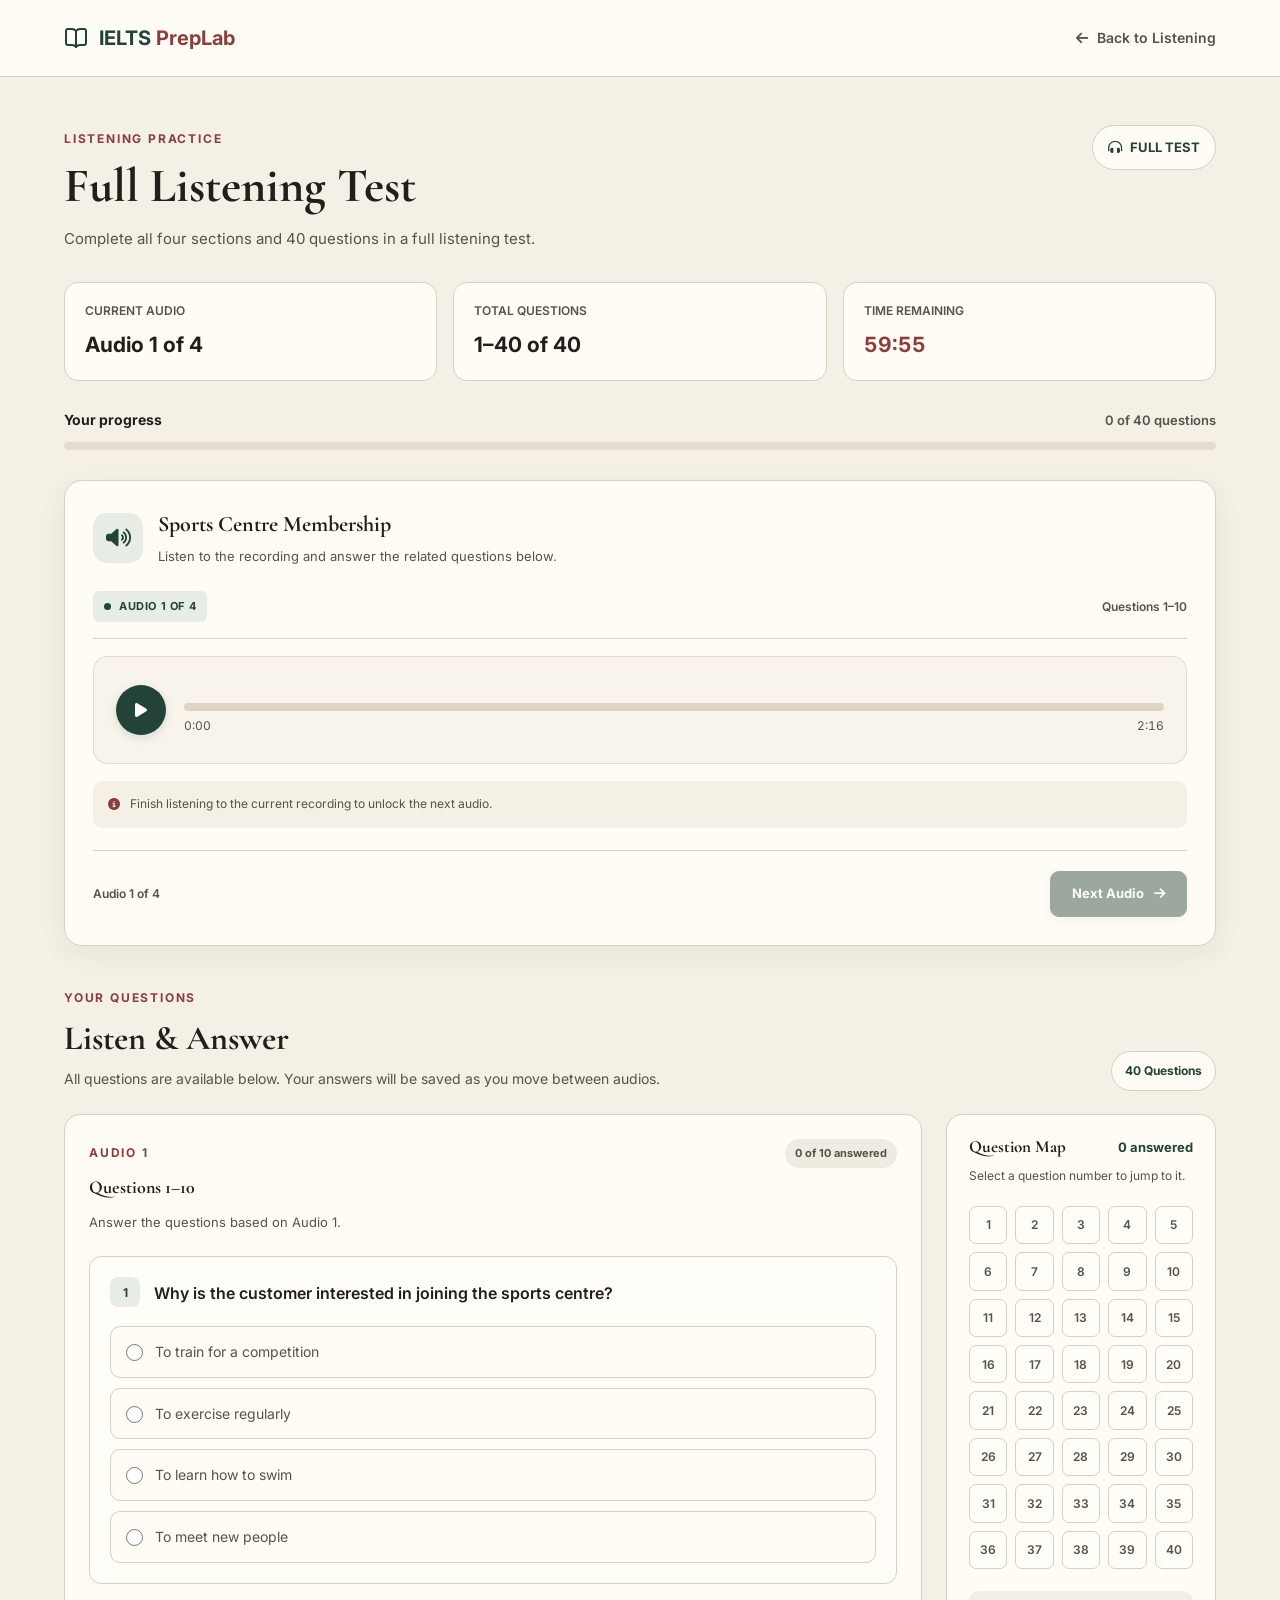
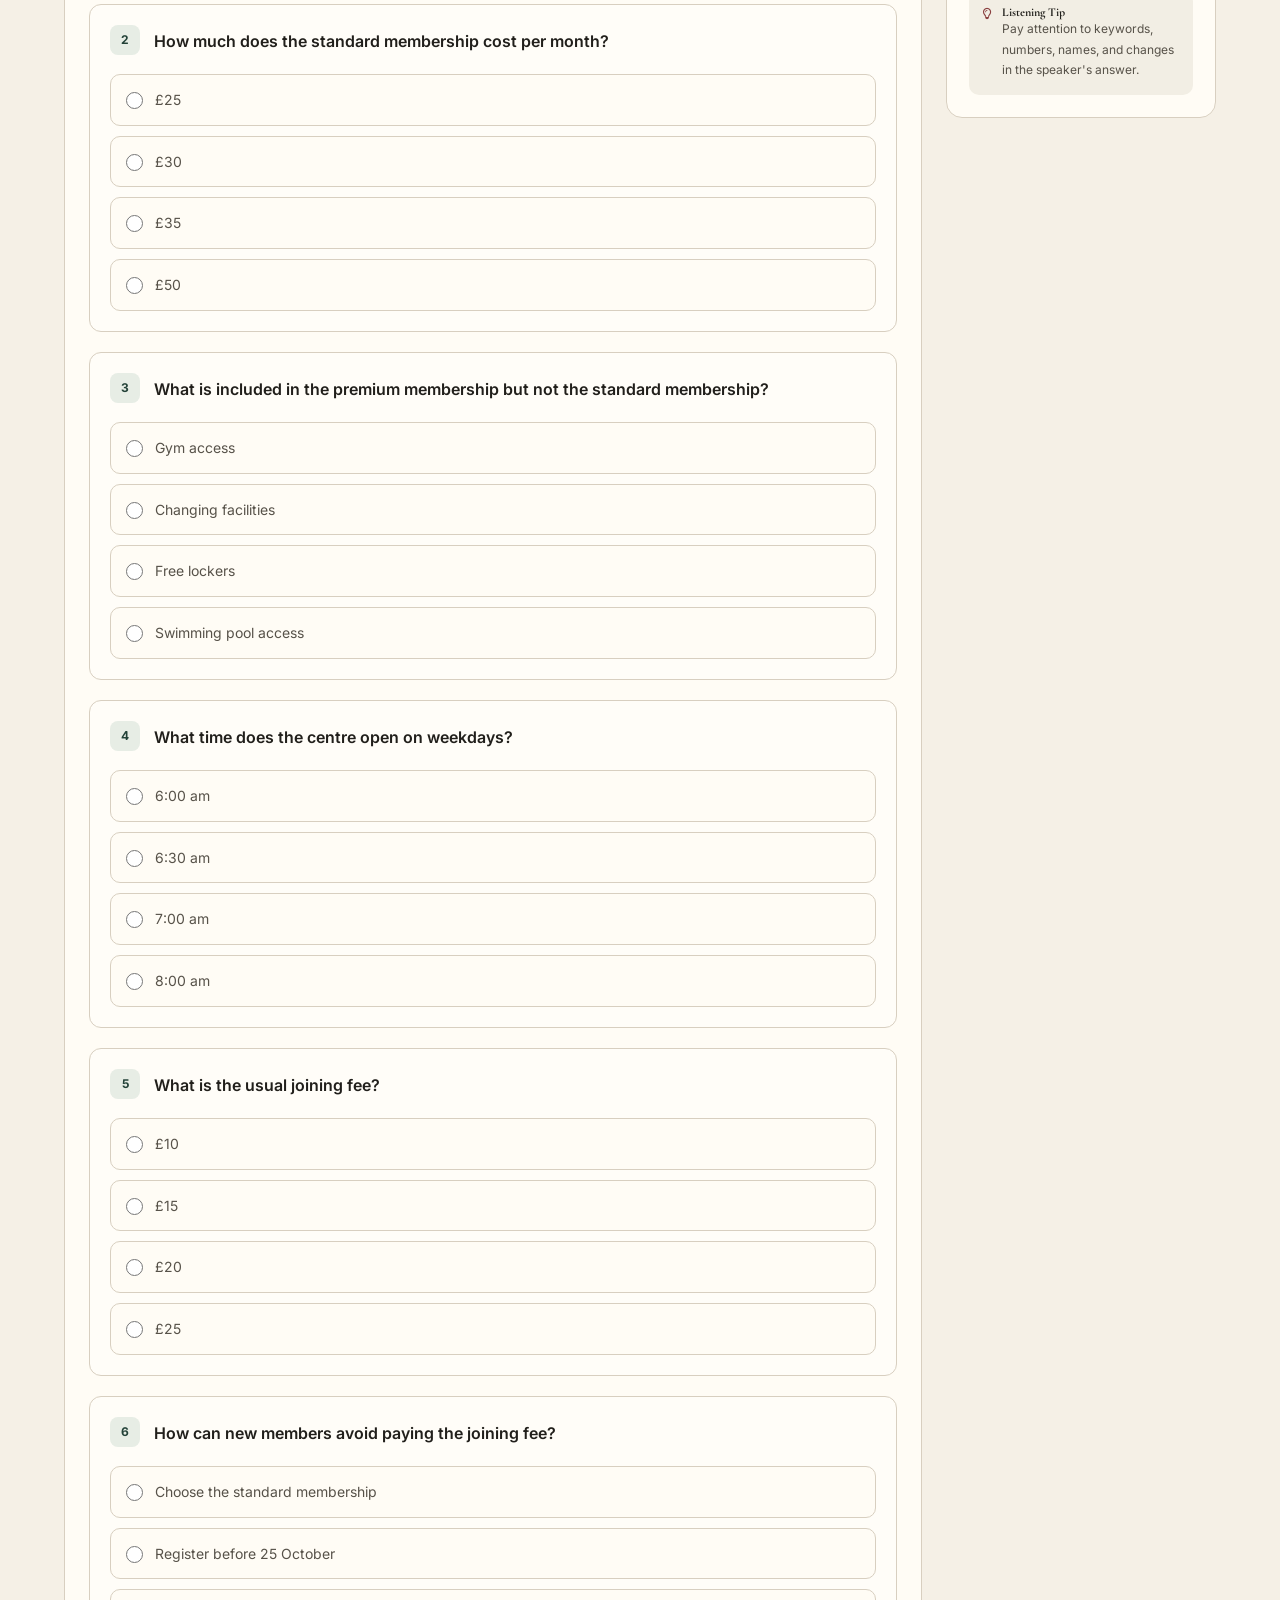
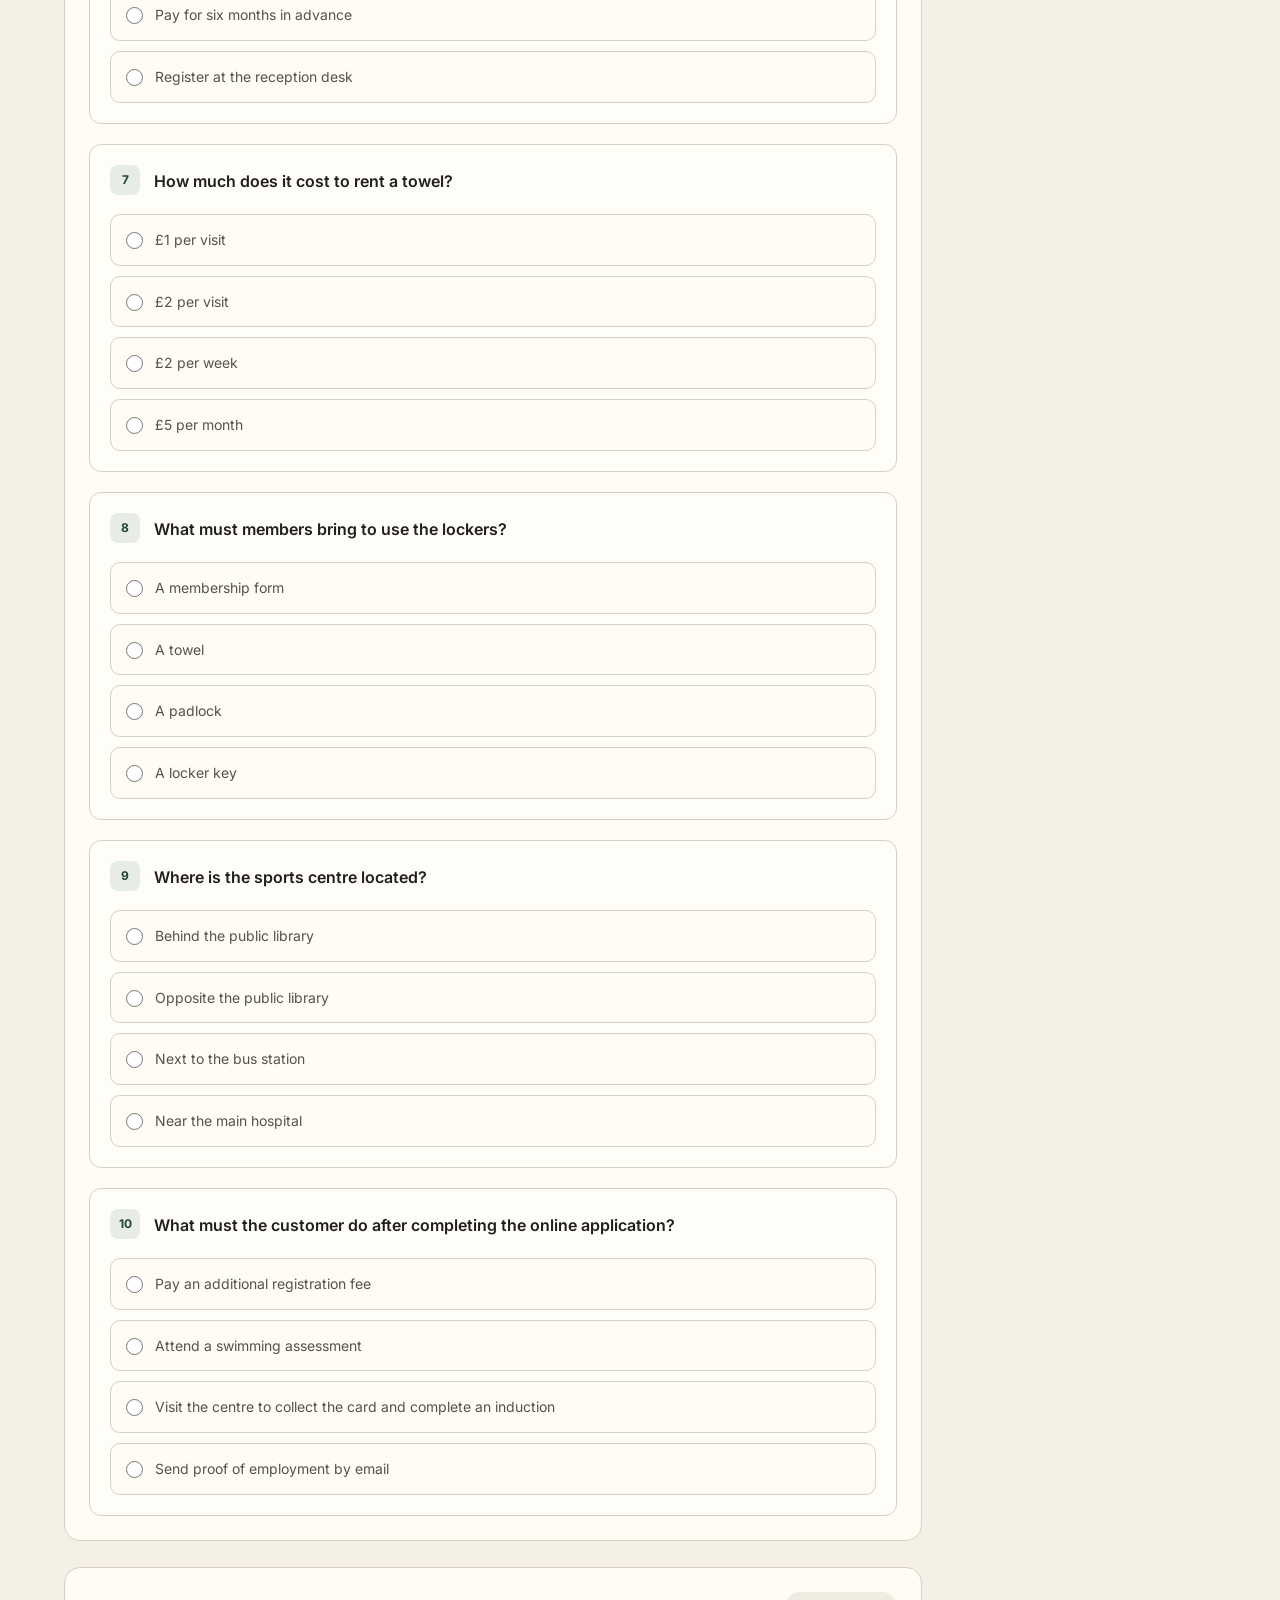
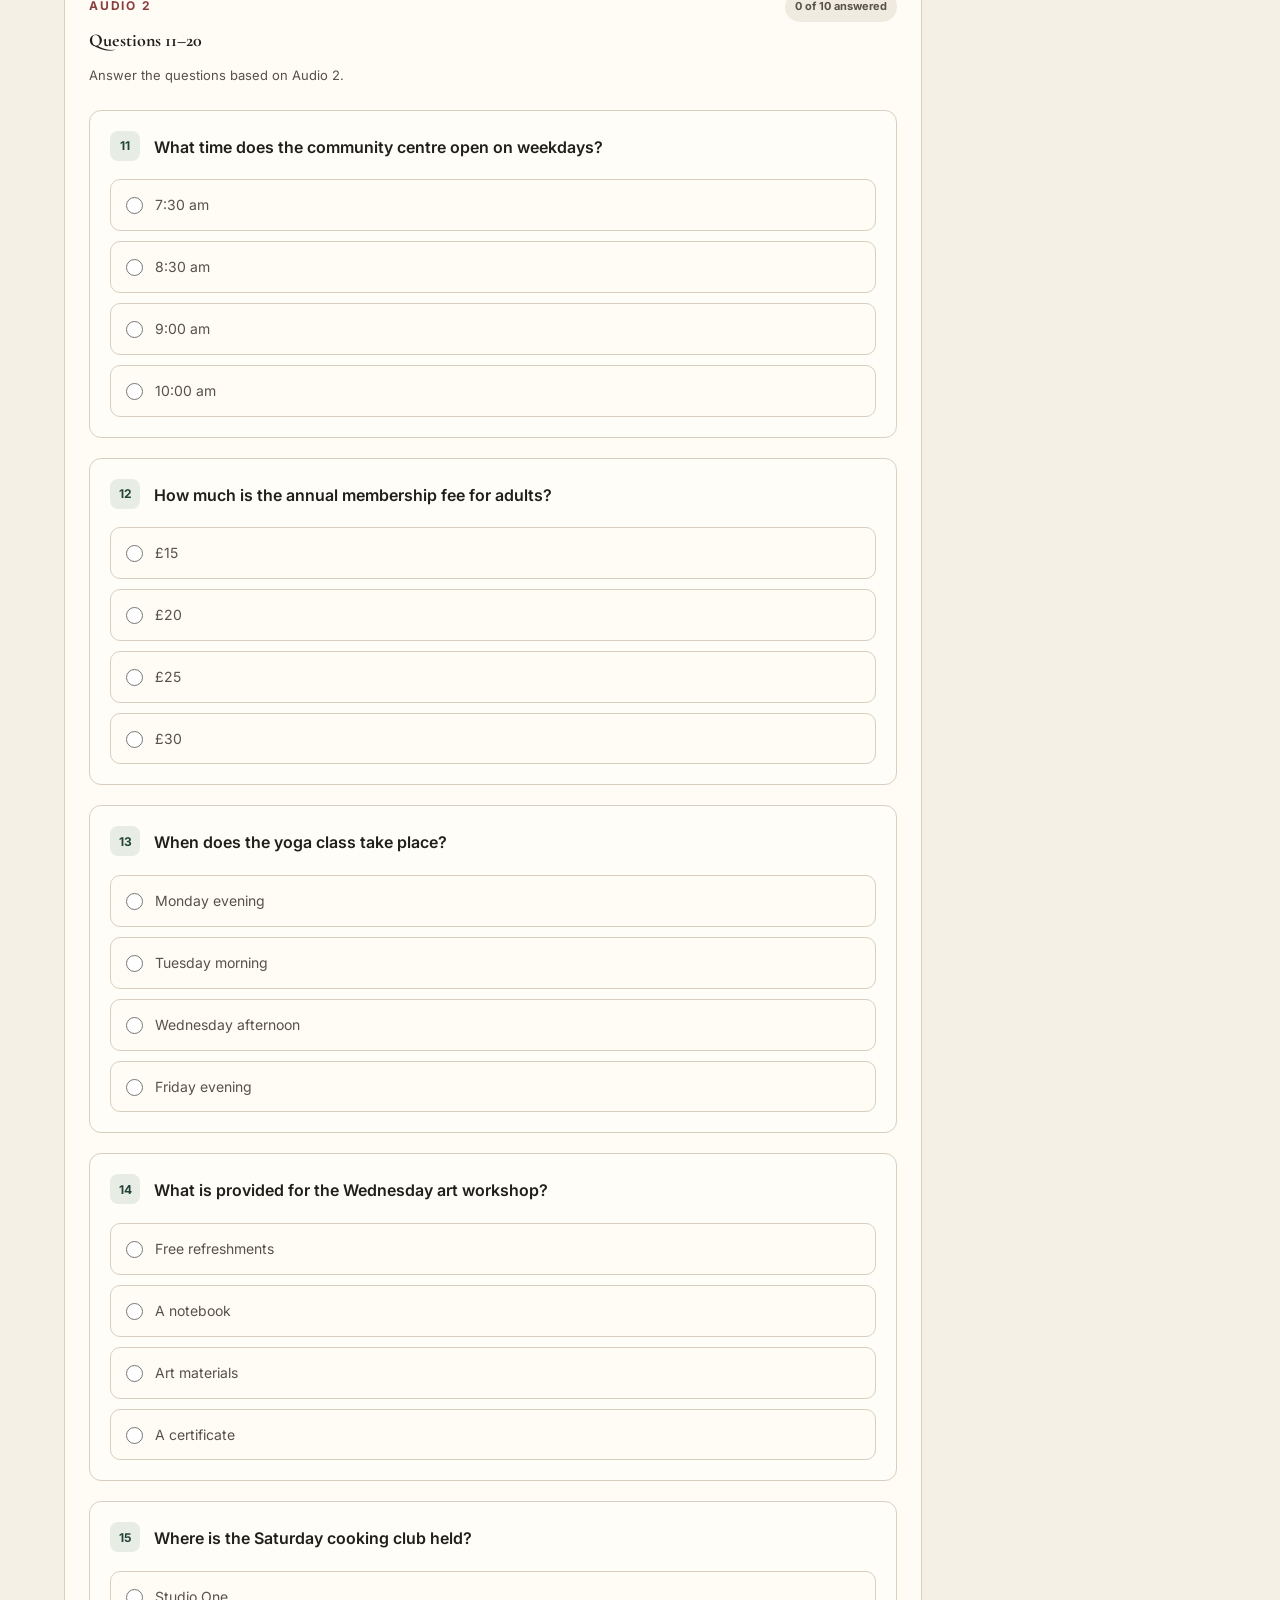
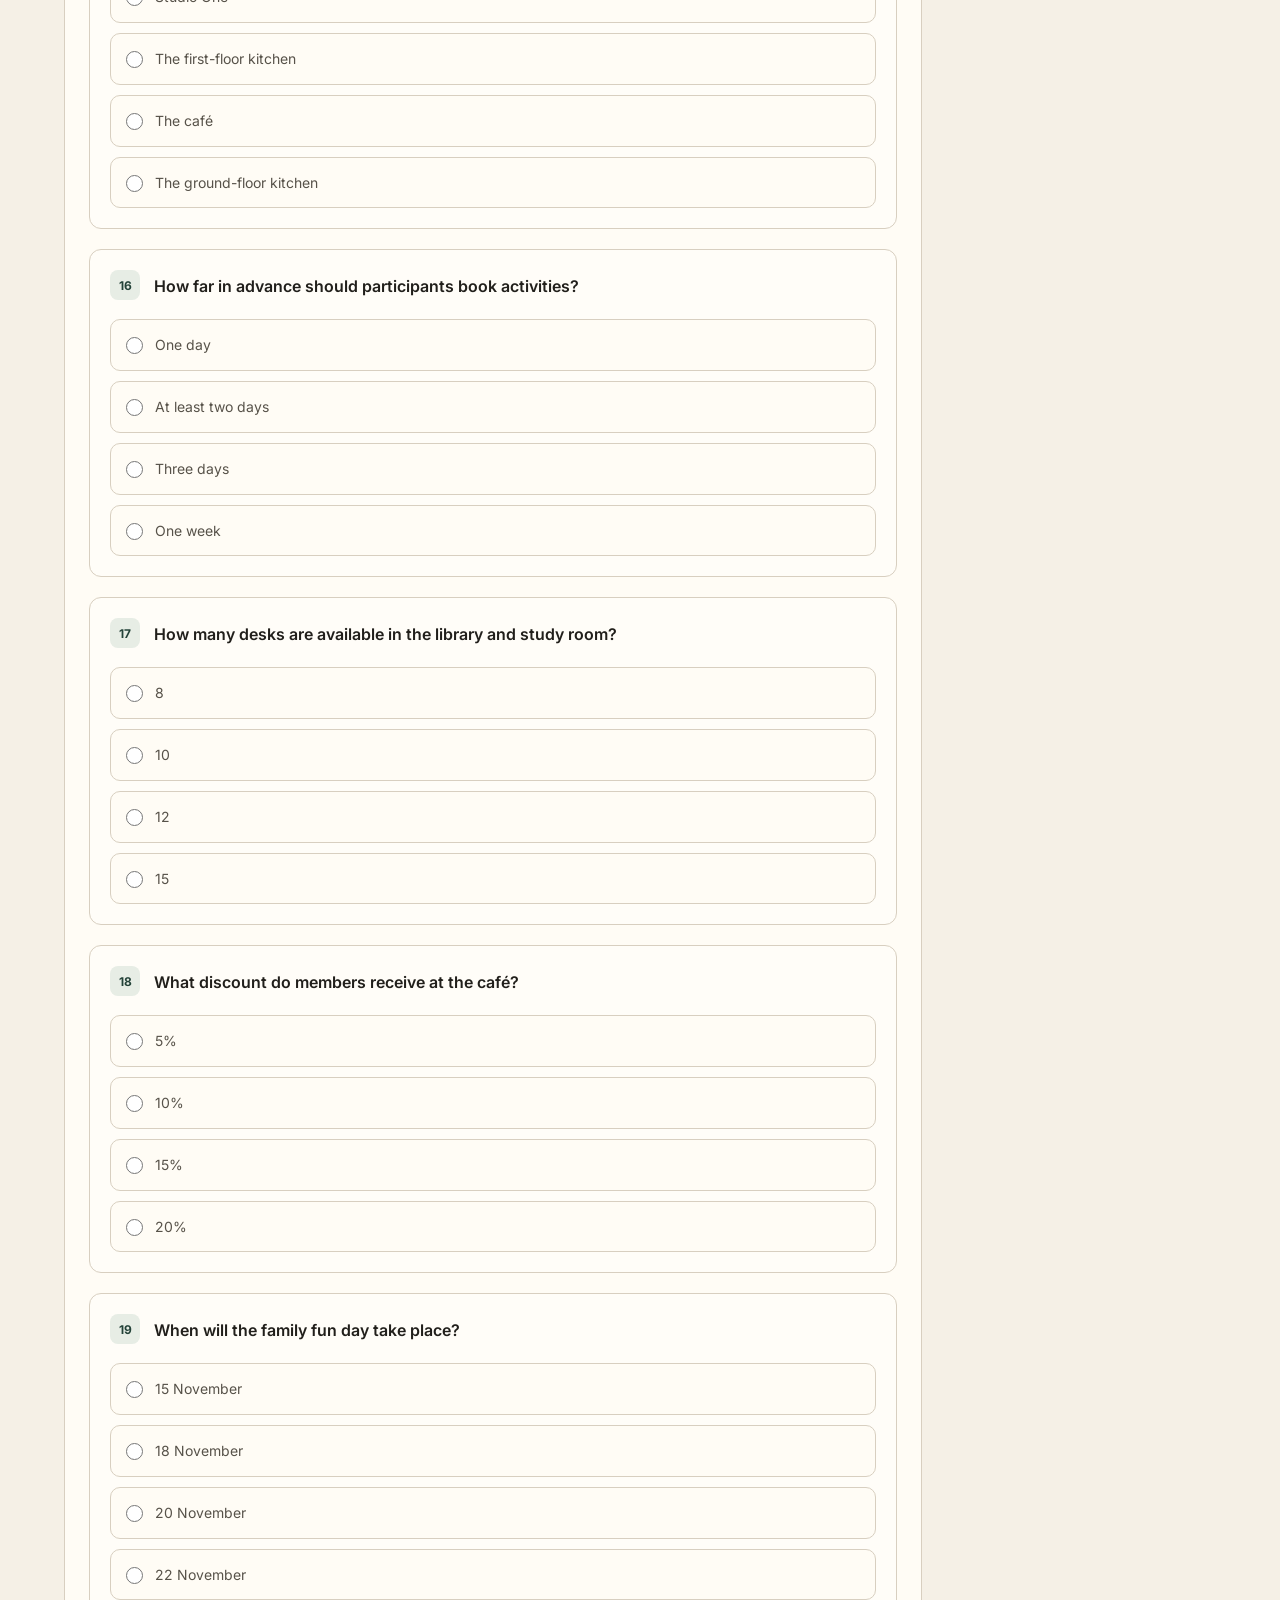
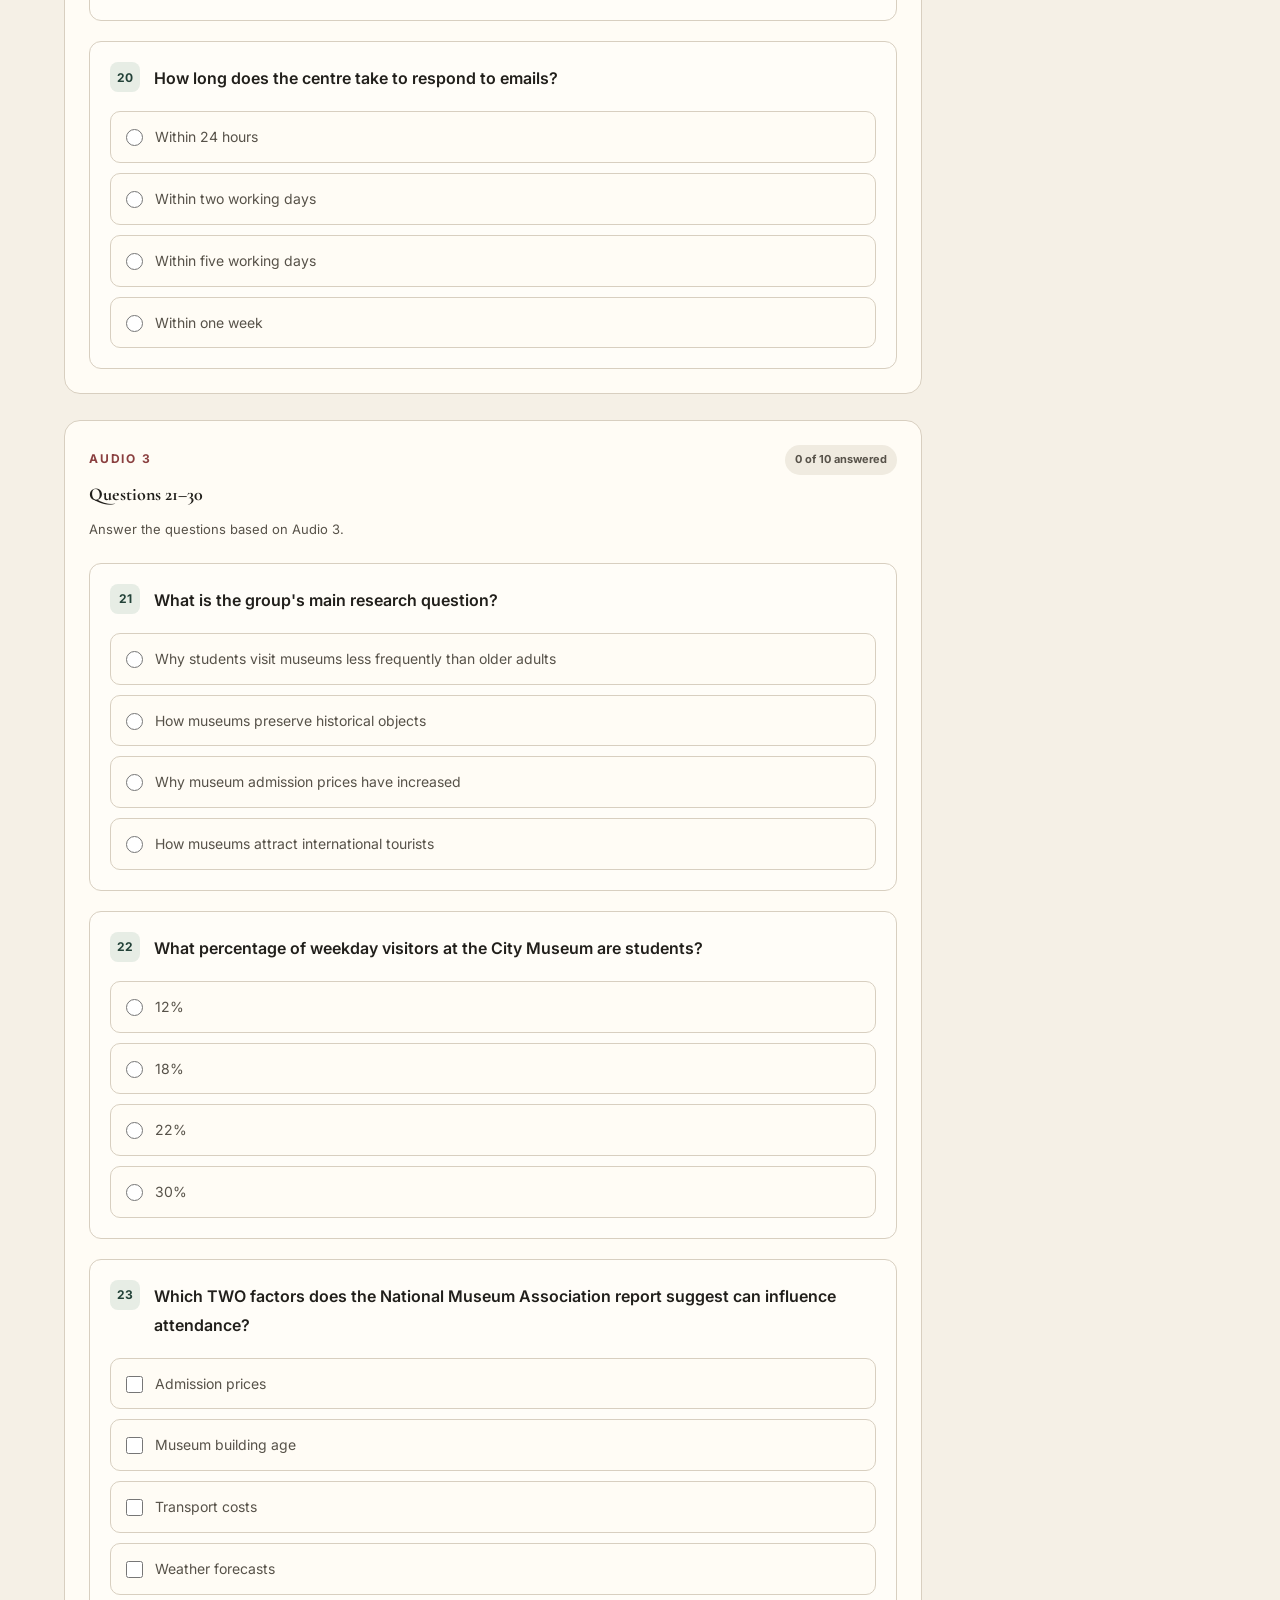
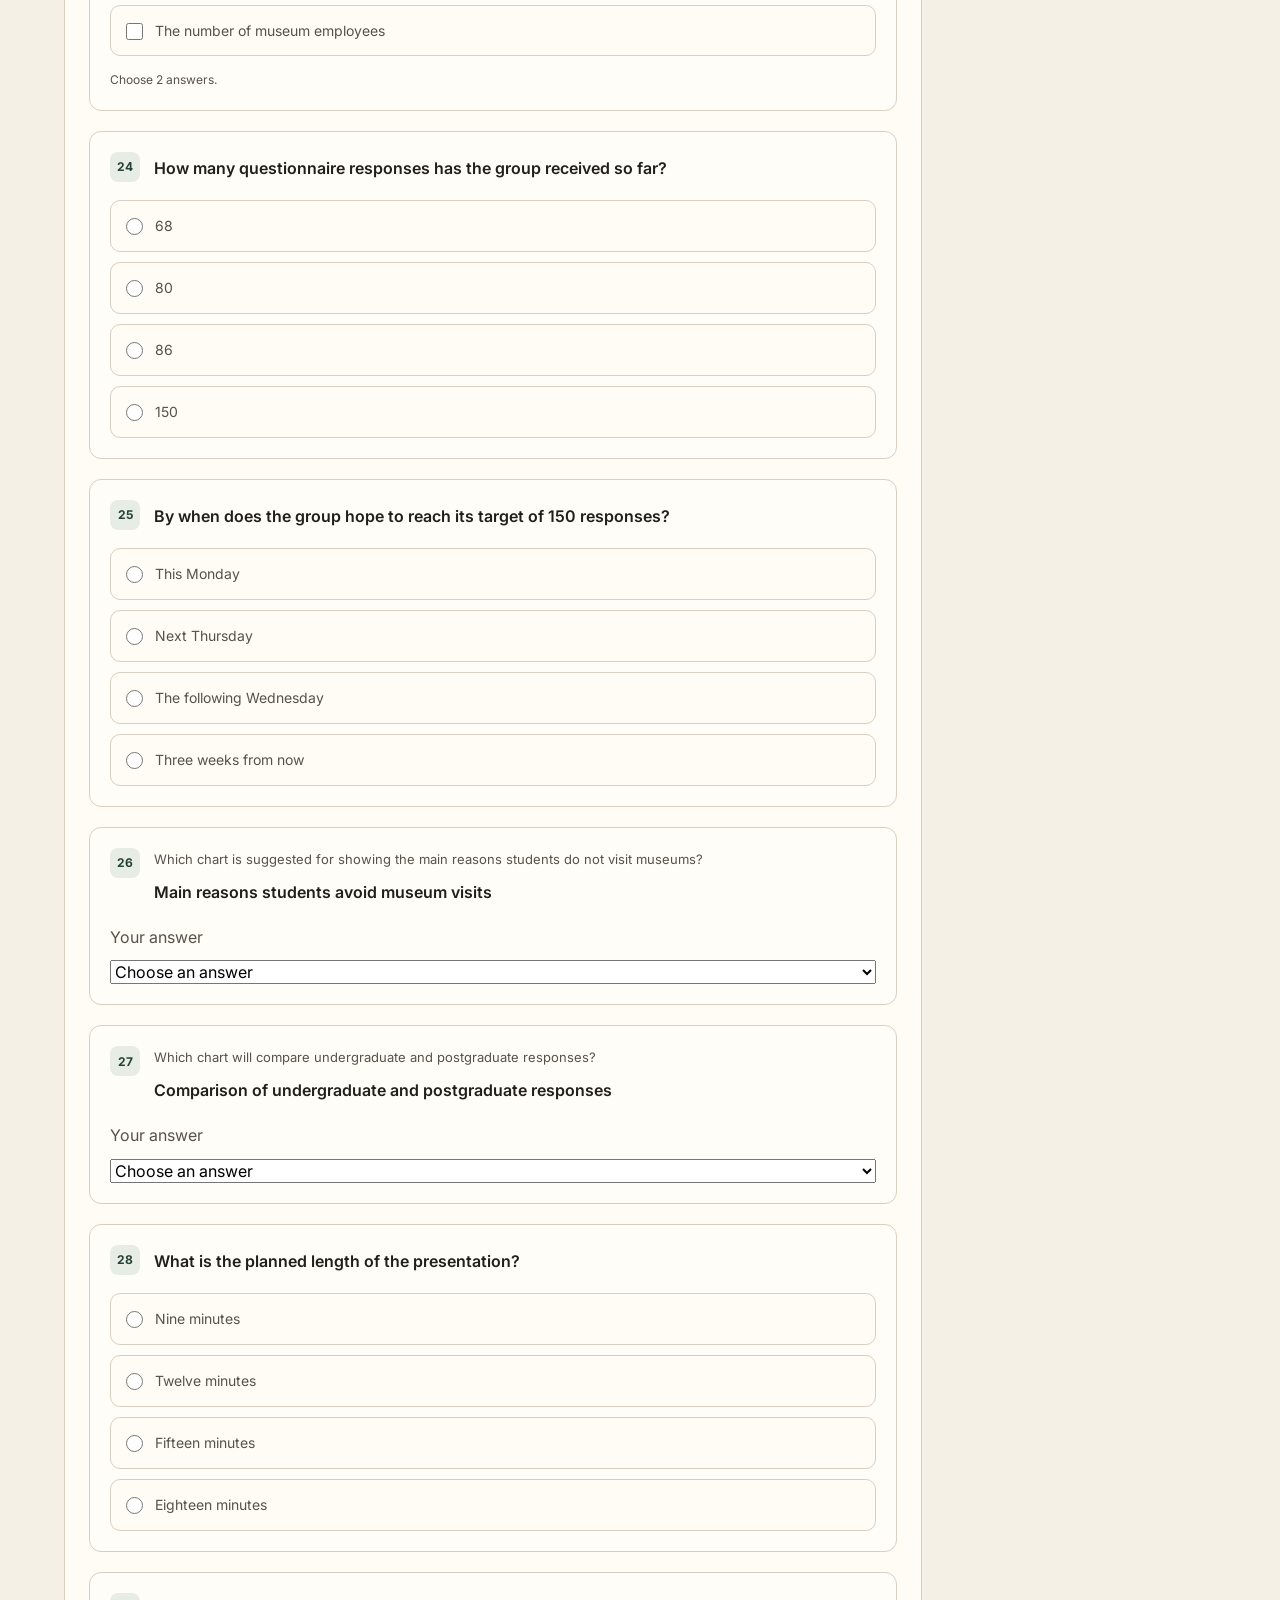
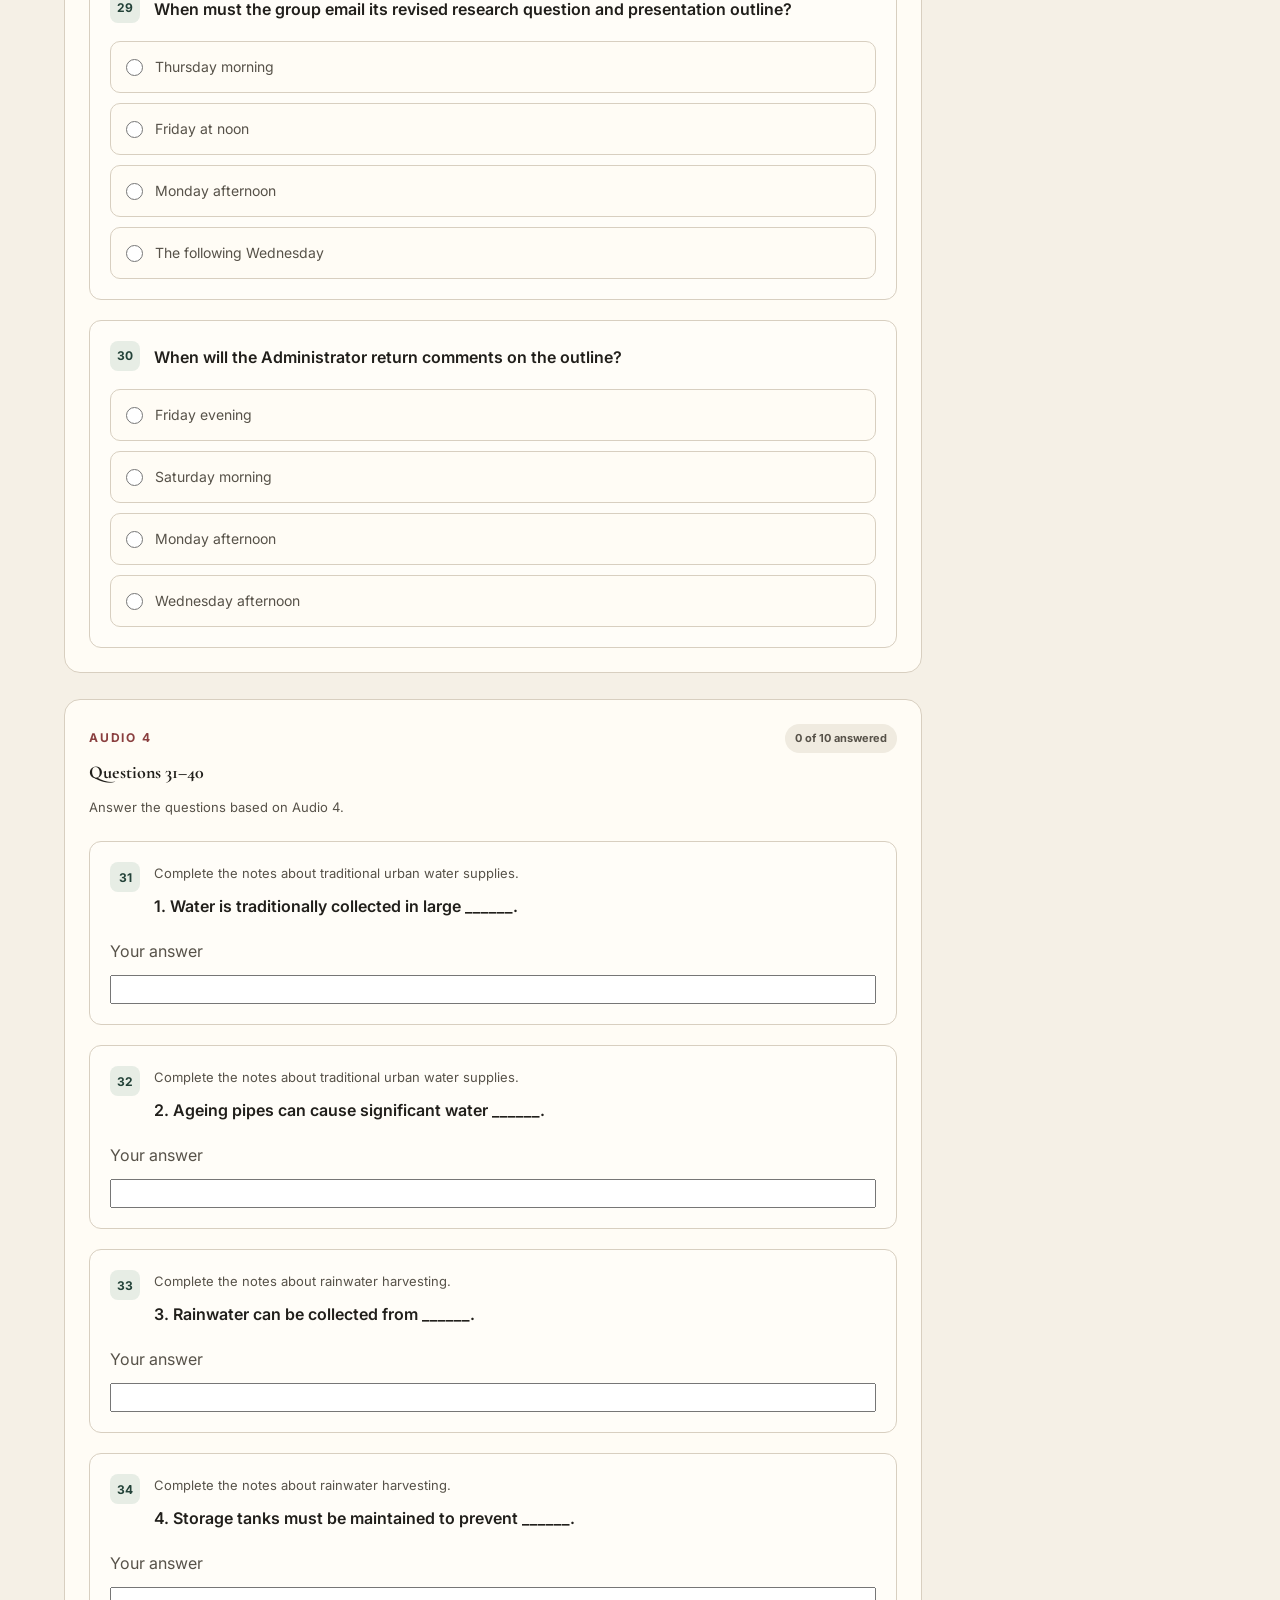
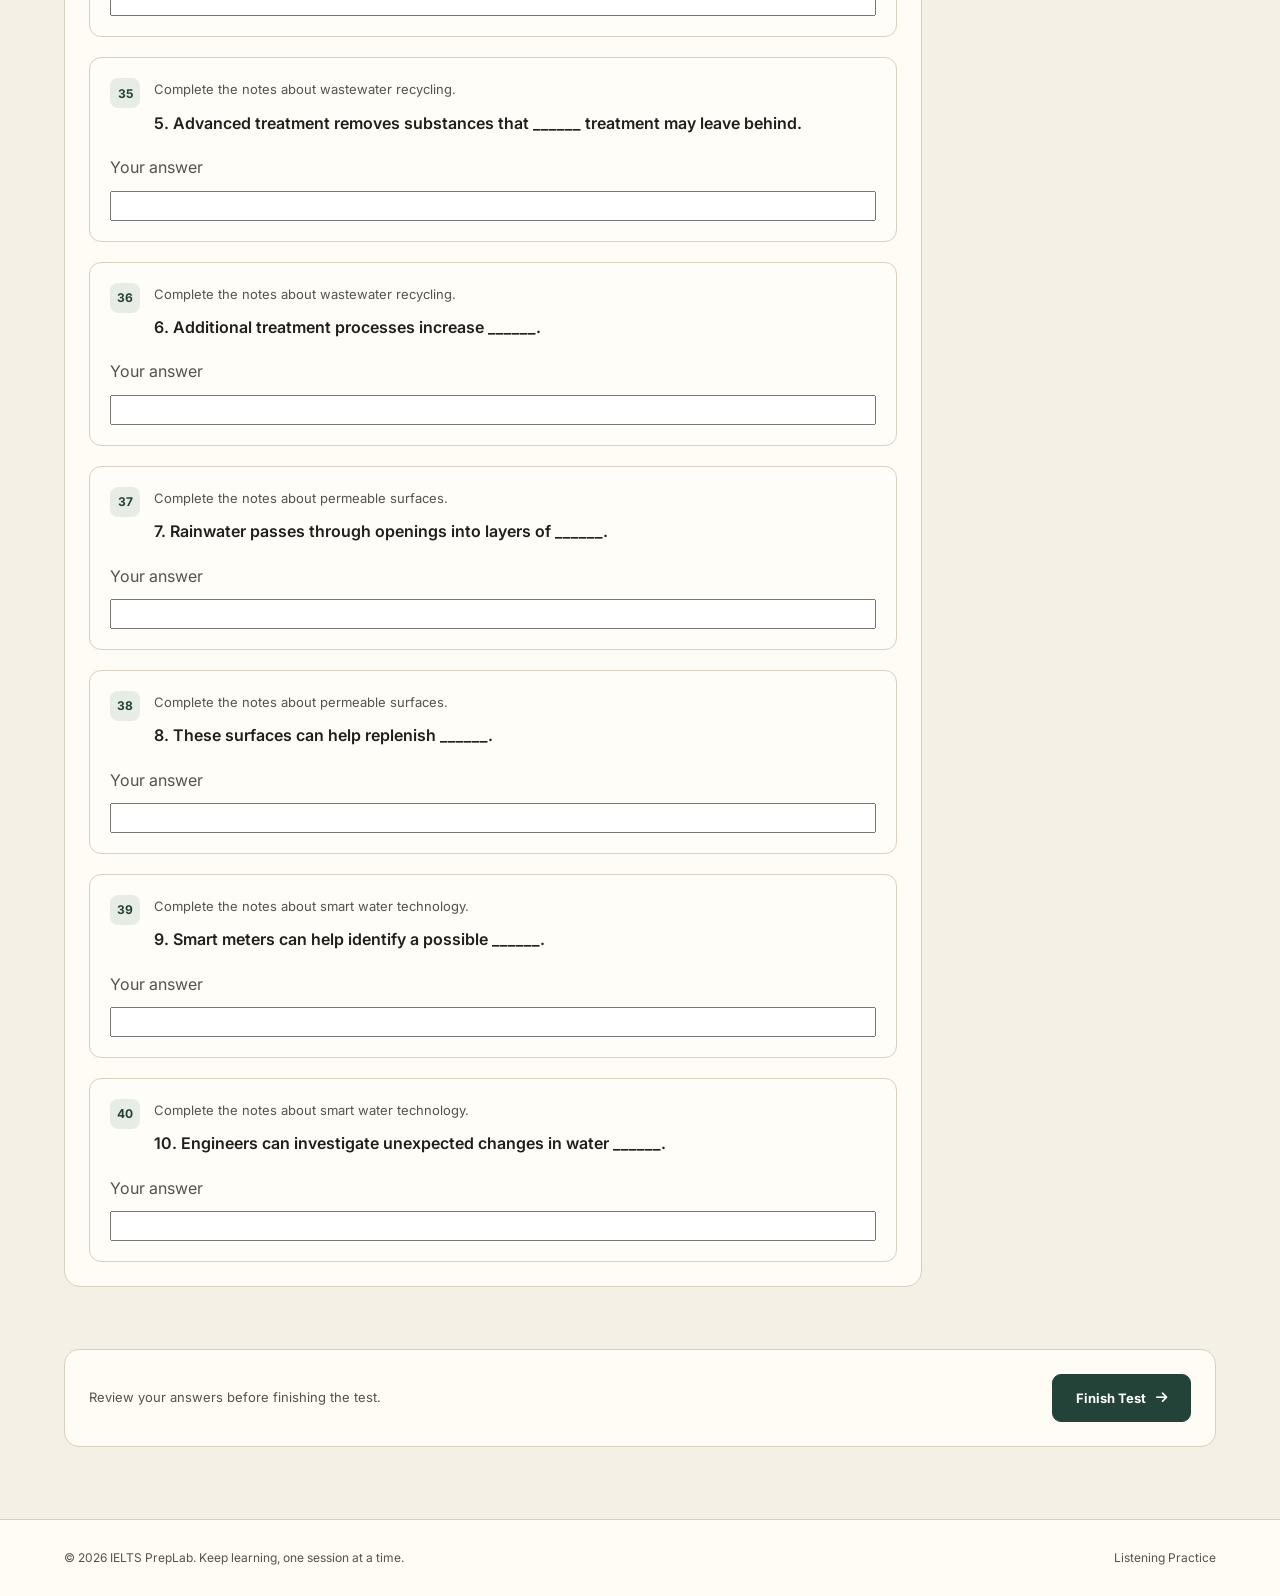
==== commit d6d160f5: "complete listening practice and full test" ====
--- a/listening-session.html
+++ b/listening-session.html
@@ -111,8 +111,7 @@
                         <audio id="listening-audio" preload="metadata"></audio>
 
                         <div class="audio-placeholder" id="audio-placeholder">
-                            <i class="fa-solid fa-headphones"></i>
-                            <span>Your recording will appear here.</span>
+                            <span></span>
                         </div>
 
                         <div class="audio-controls" id="audio-controls" hidden>
@@ -322,7 +321,6 @@
                 </div>
 
             </section>
-
             <section class="results-screen" id="results-screen" hidden>
 
                 <div class="results-heading">
@@ -387,7 +385,42 @@
 
                 </div>
 
-        </div>
+                <section class="answer-review-section">
+
+                    <div class="answer-review-heading">
+                        <div>
+                            <h2>Review Your Answers</h2>
+                            <p class="review-total" id="review-total">Review all your answers below.</p>
+                        </div>
+
+                        <div class="review-filter">
+                            <button type="button" class="review-filter-button active" data-filter="all">All</button>
+                            <button type="button" class="review-filter-button" data-filter="correct">Correct</button>
+                            <button type="button" class="review-filter-button"
+                                data-filter="incorrect">Incorrect</button>
+                            <button type="button" class="review-filter-button"
+                                data-filter="unanswered">Unanswered</button>
+                        </div>
+                    </div>
+
+                    <div class="answer-review-list" id="answer-review-list"></div>
+
+                </section>
+
+                <div class="results-actions">
+                    <a href="listening.html" class="results-secondary-button">
+                        <i class="fa-solid fa-arrow-left"></i>
+                        Back to Listening
+                    </a>
+
+                    <button type="button" class="try-again-button" id="try-again">
+                        <i class="fa-solid fa-rotate-right"></i>
+                        Try Again
+                    </button>
+                </div>
+
+            </section>
+
     </main>
 
     <footer class="session-footer">
--- a/css/listening-session.css
+++ b/css/listening-session.css
@@ -31,7 +31,7 @@
     text-decoration: none;
 }
 
-.session-logo strong{
+.session-logo strong {
     color: var(--accent);
 }
 
@@ -56,6 +56,38 @@
     color: var(--primary, #234238);
 }
 
+@media (max-width: 768px) {
+    .session-header-inner {
+        min-height: 68px;
+    }
+
+    .session-logo {
+        font-size: 20px;
+    }
+}
+
+@media (max-width: 520px) {
+    .session-header-inner {
+        width: 92%;
+        min-height: 64px;
+    }
+
+    .session-logo {
+        gap: 8px;
+        font-size: 18px;
+    }
+
+    .session-logo img {
+        width: 27px;
+        height: 27px;
+    }
+
+    .session-home {
+        gap: 6px;
+        font-size: 12px;
+    }
+}
+
 .listening-session {
     min-height: calc(100vh - 150px);
     padding: 48px 0 72px;
@@ -66,6 +98,22 @@
     width: 90%;
     max-width: 1240px;
     margin: 0 auto;
+}
+
+@media (max-width: 768px) {
+    .listening-session {
+        padding: 35px 0 52px;
+    }
+}
+
+@media (max-width: 520px) {
+    .listening-session {
+        padding: 28px 0 40px;
+    }
+
+    .listening-session .container {
+        width: 92%;
+    }
 }
 
 .session-heading {
@@ -127,6 +175,28 @@
     font-size: 14px;
 }
 
+@media (max-width: 768px) {
+    .session-heading {
+        flex-direction: column;
+        gap: 18px;
+        margin-bottom: 25px;
+    }
+
+    .session-badge {
+        align-self: flex-start;
+    }
+}
+
+@media (max-width: 520px) {
+    #session-title {
+        font-size: 36px;
+    }
+
+    #session-description {
+        font-size: 14px;
+    }
+}
+
 .test-overview {
     display: grid;
     grid-template-columns: repeat(3, minmax(0, 1fr));
@@ -161,6 +231,38 @@
     font-variant-numeric: tabular-nums;
 }
 
+@media (max-width: 768px) {
+    .test-overview {
+        gap: 10px;
+    }
+
+    .overview-item {
+        padding: 15px;
+    }
+
+    .overview-item strong {
+        font-size: 18px;
+    }
+}
+
+@media (max-width: 520px) {
+    .test-overview {
+        grid-template-columns: 1fr;
+    }
+
+    .overview-item {
+        flex-direction: row;
+        align-items: center;
+        justify-content: space-between;
+        gap: 12px;
+    }
+
+    .overview-item strong {
+        font-size: 16px;
+        text-align: right;
+    }
+}
+
 .session-progress {
     margin-bottom: 30px;
 }
@@ -199,6 +301,12 @@
     border-radius: inherit;
     background: var(--primary, #234238);
     transition: width 0.25s ease;
+}
+
+@media (max-width: 520px) {
+    .progress-information {
+        align-items: flex-start;
+    }
 }
 
 .audio-card {
@@ -358,7 +466,7 @@
     background: var(--primary, #234238);
 }
 
-.audio-track-information > div:last-child {
+.audio-track-information>div:last-child {
     display: flex;
     justify-content: space-between;
     gap: 12px;
@@ -419,6 +527,78 @@
     font-weight: 700;
     cursor: pointer;
     transition: background 0.2s ease, transform 0.2s ease;
+}
+
+@media (hover: hover) and (pointer: fine) {
+
+    .audio-play-button:hover,
+    .next-audio-button:hover {
+        background: var(--primary-dark, #172E27);
+        transform: translateY(-1px);
+    }
+
+    .audio-replay-button:hover {
+        background: #DCE6DA;
+    }
+}
+
+@media (max-width: 768px) {
+    .audio-card {
+        padding: 22px;
+    }
+}
+
+@media (max-width: 520px) {
+    .audio-card {
+        padding: 17px;
+        border-radius: 14px;
+    }
+
+    .audio-card-heading {
+        gap: 11px;
+        margin-bottom: 20px;
+    }
+
+    .audio-heading-icon {
+        width: 42px;
+        height: 42px;
+        font-size: 17px;
+    }
+
+    #audio-title {
+        font-size: 18px;
+    }
+
+    #audio-description {
+        font-size: 12px;
+    }
+
+    .audio-player-area {
+        padding: 16px;
+    }
+
+    .audio-controls {
+        gap: 11px;
+    }
+
+    .audio-play-button {
+        width: 42px;
+        height: 42px;
+    }
+
+    .audio-replay-button {
+        width: 35px;
+        height: 35px;
+    }
+
+    .audio-navigation {
+        align-items: flex-start;
+        flex-direction: column;
+    }
+
+    .next-audio-button {
+        width: 100%;
+    }
 }
 
 .questions-section {
@@ -697,6 +877,84 @@
     line-height: 1.7;
 }
 
+@media (hover: hover) and (pointer: fine) {
+    .answer-option:hover {
+        border-color: var(--primary, #234238);
+    }
+}
+
+@media (max-width: 1024px) {
+    .question-layout {
+        grid-template-columns: minmax(0, 1fr) 235px;
+        gap: 18px;
+    }
+
+    .listening-question-group {
+        padding: 20px;
+    }
+}
+
+@media (max-width: 768px) {
+    .question-layout {
+        grid-template-columns: minmax(0, 1fr);
+    }
+
+    .question-main {
+        grid-row: 2;
+    }
+}
+
+@media (max-width: 520px) {
+    .questions-heading {
+        align-items: flex-start;
+        flex-direction: column;
+        gap: 12px;
+    }
+
+    .questions-heading h2 {
+        font-size: 30px;
+    }
+
+    .listening-question-group {
+        padding: 15px;
+        margin-bottom: 18px;
+    }
+
+    .question-group-heading {
+        flex-direction: column;
+        gap: 10px;
+    }
+
+    .question-group-heading h3 {
+        font-size: 16px;
+    }
+
+    .question-list {
+        gap: 13px;
+    }
+
+    .listening-question,
+    .listening-question-card,
+    .question-item {
+        padding: 15px;
+    }
+
+    .question-text {
+        font-size: 14px;
+    }
+
+    .answer-option {
+        gap: 9px;
+        padding: 11px;
+        font-size: 13px;
+    }
+
+    .matching-row {
+        grid-template-columns: 1fr;
+        gap: 7px;
+    }
+}
+
 .question-sidebar {
     position: sticky;
     top: 100px;
@@ -773,7 +1031,7 @@
     margin-top: 20px;
 }
 
-.question-map-legend > div {
+.question-map-legend>div {
     display: flex;
     align-items: center;
     gap: 7px;
@@ -812,6 +1070,45 @@
 .sidebar-tip i {
     margin-top: 3px;
     color: var(--accent, #8A3F3F);
+}
+
+@media (hover: hover) and (pointer: fine) {
+    .question-map-item:hover {
+        border-color: var(--primary, #234238);
+    }
+}
+
+@media (max-width: 1024px) {
+    .question-sidebar {
+        padding: 18px;
+    }
+}
+
+@media (max-width: 768px) {
+    .question-sidebar {
+        position: static;
+        grid-row: 1;
+        padding: 20px;
+    }
+
+    .question-map {
+        grid-template-columns: repeat(10, minmax(0, 1fr));
+    }
+
+    .question-map-item {
+        border-radius: 6px;
+    }
+}
+
+@media (max-width: 520px) {
+    .question-map {
+        grid-template-columns: repeat(8, minmax(0, 1fr));
+        gap: 7px;
+    }
+
+    .question-map-item {
+        font-size: 11px;
+    }
 }
 
 .session-bottom {
@@ -850,6 +1147,32 @@
     font-weight: 700;
     cursor: pointer;
     transition: background 0.2s ease, transform 0.2s ease;
+}
+
+@media (hover: hover) and (pointer: fine) {
+
+    .finish-session-button:hover,
+    .try-again-button:hover {
+        background: var(--primary-dark, #172E27);
+        transform: translateY(-1px);
+    }
+}
+
+@media (max-width: 768px) {
+    .session-bottom {
+        align-items: flex-start;
+        flex-direction: column;
+    }
+
+    .finish-session-button {
+        width: 100%;
+    }
+}
+
+@media (max-width: 520px) {
+    .session-bottom {
+        padding: 18px;
+    }
 }
 
 .results-screen {
@@ -978,21 +1301,69 @@
     color: #806A3D;
 }
 
-.result-stat > div:last-child {
+.result-stat>div:last-child {
     min-width: 0;
 }
 
-.result-stat > div:last-child span {
+.result-stat>div:last-child span {
     display: block;
     margin-bottom: 5px;
     color: var(--text, #575249);
     font-size: 12px;
 }
 
-.result-stat > div:last-child strong {
+.result-stat>div:last-child strong {
     color: var(--heading, #211F1B);
     font-size: 23px;
     font-weight: 700;
+}
+
+@media (max-width: 1024px) {
+    .results-score-card {
+        padding: 26px;
+    }
+
+    .result-stat {
+        padding: 14px;
+    }
+}
+
+@media (max-width: 768px) {
+    .results-statistics {
+        gap: 10px;
+    }
+
+    .result-stat {
+        flex-direction: column;
+        align-items: flex-start;
+    }
+}
+
+@media (max-width: 520px) {
+    #results-title {
+        font-size: 36px;
+    }
+
+    #results-description {
+        font-size: 14px;
+    }
+
+    .results-score-card {
+        padding: 20px 15px;
+    }
+
+    #final-score {
+        font-size: 56px;
+    }
+
+    .results-statistics {
+        grid-template-columns: 1fr;
+    }
+
+    .result-stat {
+        flex-direction: row;
+        align-items: center;
+    }
 }
 
 .answer-review-section {
@@ -1122,6 +1493,44 @@
 .review-answer-row strong,
 .correct-answer-row strong {
     flex-shrink: 0;
+}
+
+@media (hover: hover) and (pointer: fine) {
+    .review-filter-button:hover {
+        border-color: var(--primary, #234238);
+    }
+}
+
+@media (max-width: 768px) {
+    .answer-review-heading {
+        align-items: flex-start;
+        flex-direction: column;
+    }
+
+    .review-filter {
+        width: 100%;
+    }
+}
+
+@media (max-width: 520px) {
+    .answer-review-heading h2 {
+        font-size: 30px;
+    }
+
+    .answer-review-card {
+        padding: 16px;
+    }
+
+    .review-question-top {
+        gap: 10px;
+    }
+
+    .review-answer-row,
+    .correct-answer-row {
+        flex-direction: column;
+        gap: 4px;
+        padding: 11px;
+    }
 }
 
 .results-actions {
@@ -1150,6 +1559,24 @@
     transition: border-color 0.2s ease, background 0.2s ease;
 }
 
+@media (hover: hover) and (pointer: fine) {
+    .results-secondary-button:hover {
+        border-color: var(--primary, #234238);
+        background: #F4F0E7;
+    }
+}
+
+@media (max-width: 520px) {
+    .results-actions {
+        flex-direction: column;
+    }
+
+    .results-secondary-button,
+    .try-again-button {
+        width: 100%;
+    }
+}
+
 .session-footer {
     border-top: 1px solid var(--border, #D8CFC0);
     background: var(--surface, #FFFCF5);
@@ -1173,369 +1600,309 @@
     margin: 0;
 }
 
-@media (hover: hover) and (pointer: fine) {
-    .audio-play-button:hover,
-    .finish-session-button:hover,
-    .try-again-button:hover,
-    .next-audio-button:hover {
-        background: var(--primary-dark, #172E27);
-        transform: translateY(-1px);
-    }
-
-    .audio-replay-button:hover {
-        background: #DCE6DA;
-    }
-
-    .answer-option:hover {
-        border-color: var(--primary, #234238);
-    }
-
-    .question-map-item:hover {
-        border-color: var(--primary, #234238);
-    }
-
-    .review-filter-button:hover {
-        border-color: var(--primary, #234238);
-    }
-
-    .results-secondary-button:hover {
-        border-color: var(--primary, #234238);
-        background: #F4F0E7;
-    }
-}
-
-@media (max-width: 1024px) {
-    .question-layout {
-        grid-template-columns: minmax(0, 1fr) 235px;
-        gap: 18px;
-    }
-
-    .question-sidebar {
-        padding: 18px;
-    }
-
-    .listening-question-group {
-        padding: 20px;
-    }
-
-    .results-score-card {
-        padding: 26px;
-    }
-
-    .result-stat {
-        padding: 14px;
-    }
-}
-
-@media (max-width: 768px) {
-    .session-header-inner {
-        min-height: 68px;
-    }
-
-    .session-logo {
-        font-size: 20px;
-    }
-
-    .listening-session {
-        padding: 35px 0 52px;
-    }
-
-    .session-heading {
-        flex-direction: column;
-        gap: 18px;
-        margin-bottom: 25px;
-    }
-
-    .session-badge {
-        align-self: flex-start;
-    }
-
-    .test-overview {
-        gap: 10px;
-    }
-
-    .overview-item {
-        padding: 15px;
-    }
-
-    .overview-item strong {
-        font-size: 18px;
-    }
-
-    .audio-card {
-        padding: 22px;
-    }
-
-    .question-layout {
-        grid-template-columns: minmax(0, 1fr);
-    }
-
-    .question-sidebar {
-        position: static;
-        grid-row: 1;
-        padding: 20px;
-    }
-
-    .question-map {
-        grid-template-columns: repeat(10, minmax(0, 1fr));
-    }
-
-    .question-map-item {
-        border-radius: 6px;
-    }
-
-    .question-main {
-        grid-row: 2;
-    }
-
-    .session-bottom {
-        align-items: flex-start;
-        flex-direction: column;
-    }
-
-    .finish-session-button {
-        width: 100%;
-    }
-
-    .results-statistics {
-        gap: 10px;
-    }
-
-    .result-stat {
-        flex-direction: column;
-        align-items: flex-start;
-    }
-
-    .answer-review-heading {
-        align-items: flex-start;
-        flex-direction: column;
-    }
-
-    .review-filter {
-        width: 100%;
-    }
-}
-
 @media (max-width: 520px) {
-    .session-header-inner,
-    .listening-session .container,
     .session-footer-inner {
         width: 92%;
-    }
-
-    .session-header-inner {
-        min-height: 64px;
-    }
-
-    .session-logo {
-        gap: 8px;
-        font-size: 18px;
-    }
-
-    .session-logo img {
-        width: 27px;
-        height: 27px;
-    }
-
-    .session-home {
-        gap: 6px;
-        font-size: 12px;
-    }
-
-    .listening-session {
-        padding: 28px 0 40px;
-    }
-
-    #session-title,
-    #results-title {
-        font-size: 36px;
-    }
-
-    #session-description,
-    #results-description {
-        font-size: 14px;
-    }
-
-    .test-overview {
-        grid-template-columns: 1fr;
-    }
-
-    .overview-item {
-        flex-direction: row;
-        align-items: center;
-        justify-content: space-between;
-        gap: 12px;
-    }
-
-    .overview-item strong {
-        font-size: 16px;
-        text-align: right;
-    }
-
-    .progress-information {
-        align-items: flex-start;
-    }
-
-    .audio-card {
-        padding: 17px;
-        border-radius: 14px;
-    }
-
-    .audio-card-heading {
-        gap: 11px;
-        margin-bottom: 20px;
-    }
-
-    .audio-heading-icon {
-        width: 42px;
-        height: 42px;
-        font-size: 17px;
-    }
-
-    #audio-title {
-        font-size: 18px;
-    }
-
-    #audio-description {
-        font-size: 12px;
-    }
-
-    .audio-player-area {
-        padding: 16px;
-    }
-
-    .audio-controls {
-        gap: 11px;
-    }
-
-    .audio-play-button {
-        width: 42px;
-        height: 42px;
-    }
-
-    .audio-replay-button {
-        width: 35px;
-        height: 35px;
-    }
-
-    .audio-navigation {
-        align-items: flex-start;
-        flex-direction: column;
-    }
-
-    .next-audio-button {
-        width: 100%;
-    }
-
-    .questions-heading {
-        align-items: flex-start;
-        flex-direction: column;
-        gap: 12px;
-    }
-
-    .questions-heading h2,
-    .answer-review-heading h2 {
-        font-size: 30px;
-    }
-
-    .listening-question-group {
-        padding: 15px;
-        margin-bottom: 18px;
-    }
-
-    .question-group-heading {
-        flex-direction: column;
-        gap: 10px;
-    }
-
-    .question-group-heading h3 {
-        font-size: 16px;
-    }
-
-    .question-list {
-        gap: 13px;
-    }
-
-    .listening-question,
-    .listening-question-card,
-    .question-item {
-        padding: 15px;
-    }
-
-    .question-text {
-        font-size: 14px;
-    }
-
-    .answer-option {
-        gap: 9px;
-        padding: 11px;
-        font-size: 13px;
-    }
-
-    .matching-row {
-        grid-template-columns: 1fr;
-        gap: 7px;
-    }
-
-    .question-map {
-        grid-template-columns: repeat(8, minmax(0, 1fr));
-        gap: 7px;
-    }
-
-    .question-map-item {
-        font-size: 11px;
-    }
-
-    .session-bottom {
-        padding: 18px;
-    }
-
-    .results-score-card {
-        padding: 20px 15px;
-    }
-
-    #final-score {
-        font-size: 56px;
-    }
-
-    .results-statistics {
-        grid-template-columns: 1fr;
-    }
-
-    .result-stat {
-        flex-direction: row;
-        align-items: center;
-    }
-
-    .answer-review-card {
-        padding: 16px;
-    }
-
-    .review-question-top {
-        gap: 10px;
-    }
-
-    .review-answer-row,
-    .correct-answer-row {
-        flex-direction: column;
-        gap: 4px;
-        padding: 11px;
-    }
-
-    .results-actions {
-        flex-direction: column;
-    }
-
-    .results-secondary-button,
-    .try-again-button {
-        width: 100%;
-    }
-
-    .session-footer-inner {
         align-items: flex-start;
         flex-direction: column;
         justify-content: center;
         gap: 6px;
         padding: 18px 0;
     }
+}
+
+.question-card-heading {
+    display: flex;
+    align-items: flex-start;
+    gap: 14px;
+    margin-bottom: 18px;
+}
+
+.question-card-content {
+    flex: 1;
+    min-width: 0;
+}
+
+.question-prompt {
+    margin: 2px 0 0;
+    color: var(--heading, #211F1B);
+    font-size: 16px;
+    font-weight: 600;
+    line-height: 1.8;
+}
+
+.question-context {
+    margin: 0 0 8px;
+    color: var(--text, #575249);
+    font-size: 13px;
+    line-height: 1.7;
+}
+
+.question-options {
+    display: flex;
+    flex-direction: column;
+    gap: 10px;
+}
+
+.question-option {
+    display: flex;
+    align-items: flex-start;
+    gap: 12px;
+    padding: 13px 15px;
+    border: 1px solid var(--border, #D8CFC0);
+    border-radius: 10px;
+    background: var(--surface, #FFFCF5);
+    color: var(--text, #575249);
+    font-size: 14px;
+    line-height: 1.7;
+    cursor: pointer;
+    transition: border-color 0.2s ease, background-color 0.2s ease;
+}
+
+.question-option input {
+    flex-shrink: 0;
+    width: 17px;
+    height: 17px;
+    margin: 4px 0 0;
+    accent-color: var(--primary, #234238);
+    cursor: pointer;
+}
+
+.question-option:has(input:checked) {
+    border-color: var(--primary, #234238);
+    background: #E7EDE5;
+    color: var(--heading, #211F1B);
+}
+
+.question-option:focus-within {
+    border-color: var(--primary, #234238);
+    box-shadow: 0 0 0 3px rgba(35, 66, 56, 0.1);
+}
+
+.question-hint {
+    margin: 4px 0 0;
+    color: var(--text, #575249);
+    font-size: 12px;
+    line-height: 1.6;
+}
+
+@media (hover: hover) and (pointer: fine) {
+    .question-option:hover {
+        border-color: var(--primary, #234238);
+    }
+}
+
+@media (max-width: 520px) {
+    .question-card-heading {
+        gap: 10px;
+    }
+
+    .question-prompt {
+        font-size: 14px;
+    }
+
+    .question-option {
+        gap: 10px;
+        padding: 11px 12px;
+        font-size: 13px;
+    }
+}
+.audio-card {
+    padding: 28px;
+    border-radius: 18px;
+    box-shadow: 0 8px 28px rgba(39, 34, 25, 0.06);
+}
+
+.audio-heading-icon {
+    width: 50px;
+    height: 50px;
+    border-radius: 14px;
+    background: #E7EDE5;
+}
+
+#audio-title {
+    font-size: 22px;
+    line-height: 1.4;
+}
+
+.audio-session-information {
+    padding-bottom: 16px;
+    border-bottom: 1px solid var(--border, #D8CFC0);
+}
+
+.audio-session-count {
+    padding: 7px 11px;
+    border-radius: 6px;
+    background: #E7EDE5;
+    font-size: 11px;
+    letter-spacing: 0.6px;
+}
+
+.audio-session-count::before {
+    width: 7px;
+    height: 7px;
+}
+
+#audio-question-range {
+    font-size: 12px;
+}
+
+.audio-player-area {
+    padding: 28px 22px;
+    border: 1px solid #E2D9C9;
+    border-radius: 14px;
+    background: #F8F4EB;
+}
+
+#audio-placeholder {
+    min-height: 125px;
+}
+
+.audio-placeholder span {
+    width: 54px;
+    height: 54px;
+    display: grid;
+    place-items: center;
+    border-radius: 15px;
+    background: #E7EDE5;
+}
+
+.audio-placeholder span::before {
+    content: "♫";
+    color: var(--primary, #234238);
+    font-size: 30px;
+    font-weight: 700;
+}
+
+#audio-placeholder::after {
+    content: "Preparing your recording...";
+    color: var(--text, #575249);
+    font-size: 13px;
+}
+
+.audio-controls {
+    gap: 18px;
+}
+
+.audio-play-button {
+    width: 50px;
+    height: 50px;
+    background: var(--primary, #234238);
+    box-shadow: 0 3px 8px rgba(35, 66, 56, 0.15);
+}
+
+.audio-track {
+    position: relative;
+    height: 8px;
+    border-radius: 10px;
+    transform: translateY(11px);
+    background: #DED5C7;
+}
+
+.audio-track-fill {
+    background: var(--primary, #234238);
+    transition: width 0.12s linear;
+}
+
+.audio-time {
+    display: flex;
+    justify-content: space-between;
+    gap: 12px;
+    margin-top: 10px;
+    color: var(--text, #575249);
+    font-size: 12px;
+    font-variant-numeric: tabular-nums;
+     transform: translateY(7px);
+}
+
+.audio-replay-button {
+    width: 42px;
+    height: 42px;
+    border: 1px solid #D8E1D5;
+    border-radius: 50%;
+    background: #E7EDE5;
+    color: var(--primary, #234238);
+}
+
+.audio-play-button:disabled,
+.audio-replay-button:disabled,
+.next-audio-button:disabled {
+    opacity: 0.45;
+    cursor: not-allowed;
+}
+
+.audio-note {
+    padding: 13px 15px;
+    border-radius: 9px;
+    background: #F5F0E6;
+    font-size: 12px;
+}
+
+.audio-note i {
+    color: var(--accent, #8A3F3F);
+}
+
+.audio-navigation {
+    margin-top: 22px;
+    padding-top: 20px;
+}
+
+.audio-navigation-status {
+    font-size: 12px;
+    font-weight: 600;
+}
+
+.next-audio-button {
+    min-height: 46px;
+    padding: 0 21px;
+    border-radius: 9px;
+    box-shadow: 0 3px 8px rgba(35, 66, 56, 0.1);
+}
+
+@media (hover: hover) and (pointer: fine) {
+    .audio-play-button:hover,
+    .next-audio-button:hover:not(:disabled) {
+        background: var(--primary-dark, #172E27);
+        transform: translateY(-1px);
+    }
+
+    .audio-replay-button:hover:not(:disabled) {
+        border-color: var(--primary, #234238);
+        background: #DCE6DA;
+    }
+}
+
+.audio-play-button:focus-visible,
+.audio-replay-button:focus-visible,
+.next-audio-button:focus-visible {
+    outline: 3px solid #9BAF9A;
+    outline-offset: 3px;
+}
+
+@media (max-width: 520px) {
+    .audio-card {
+        padding: 17px;
+    }
+
+    .audio-player-area {
+        padding: 20px 14px;
+    }
+
+    .audio-controls {
+        gap: 12px;
+    }
+
+    .audio-play-button {
+        width: 43px;
+        height: 43px;
+    }
+
+    .audio-replay-button {
+        width: 36px;
+        height: 36px;
+    }
+
+    #audio-title {
+        font-size: 19px;
+    }
 }
